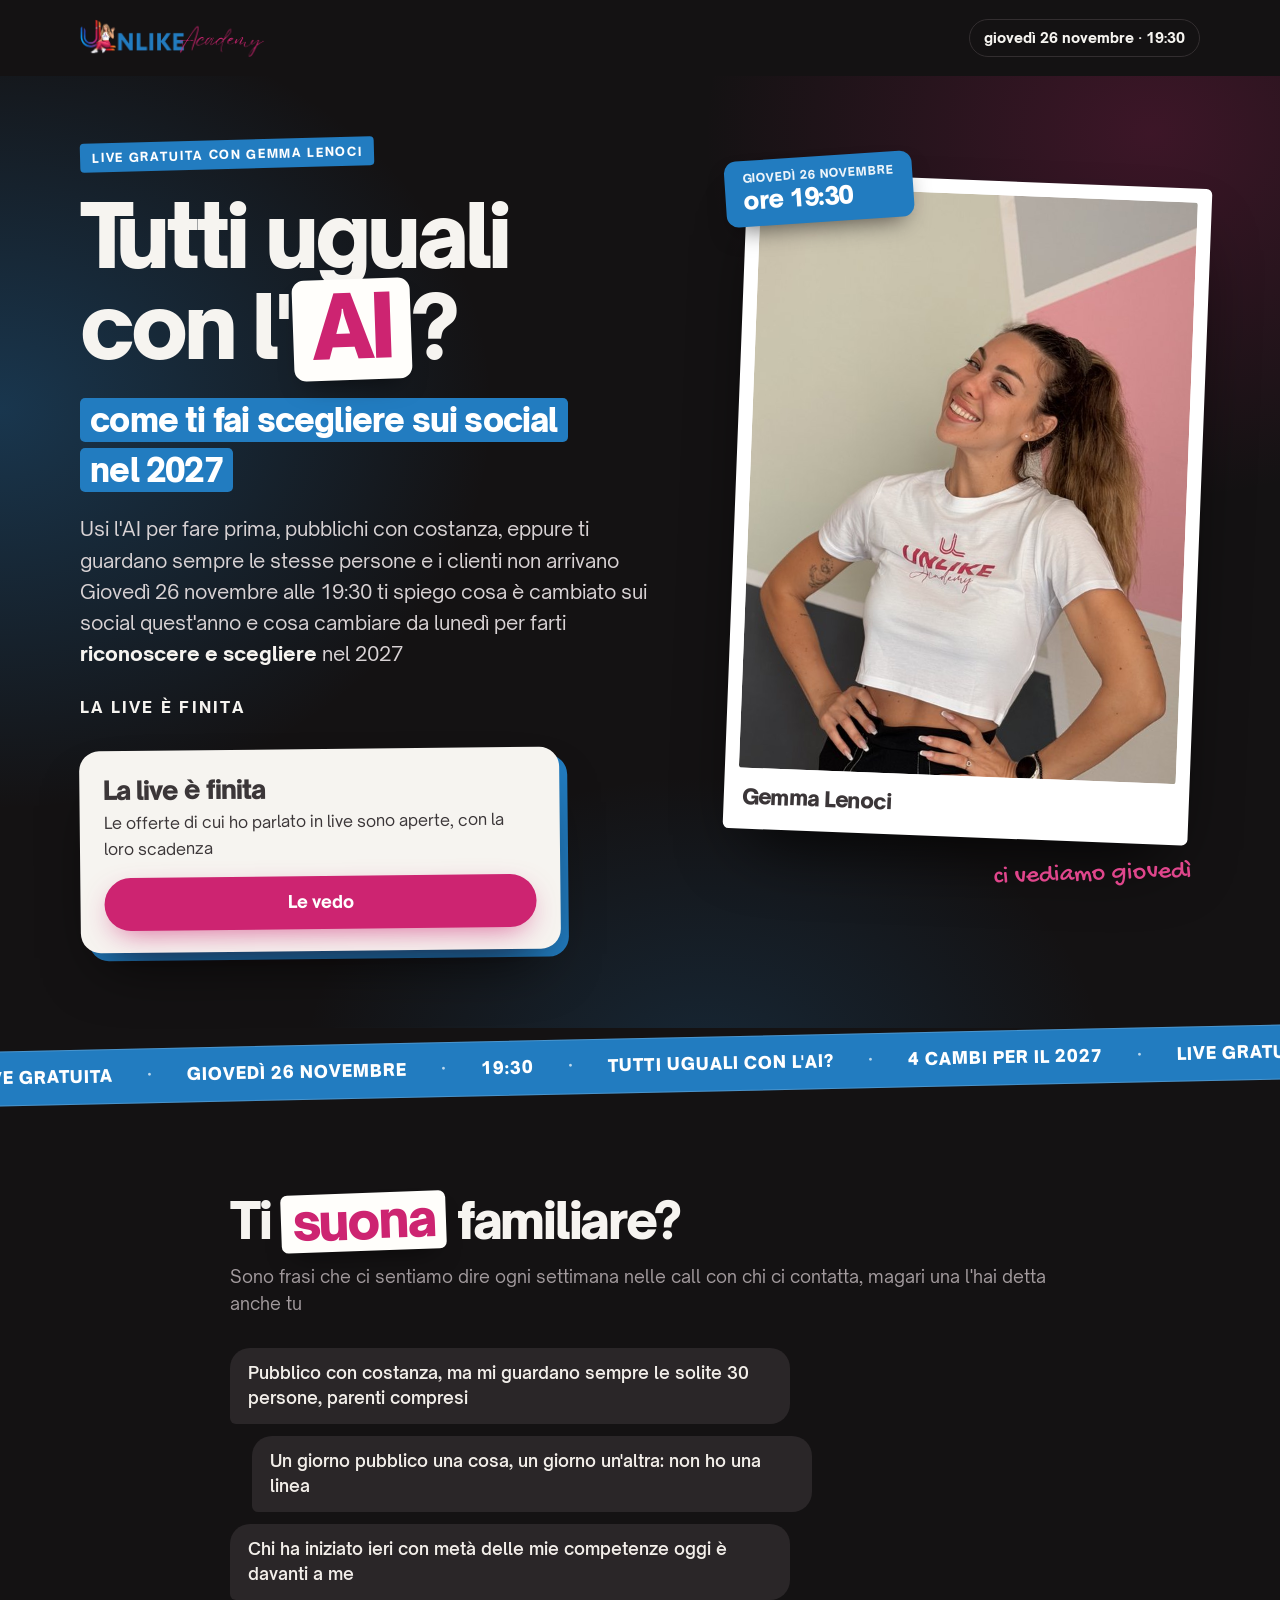
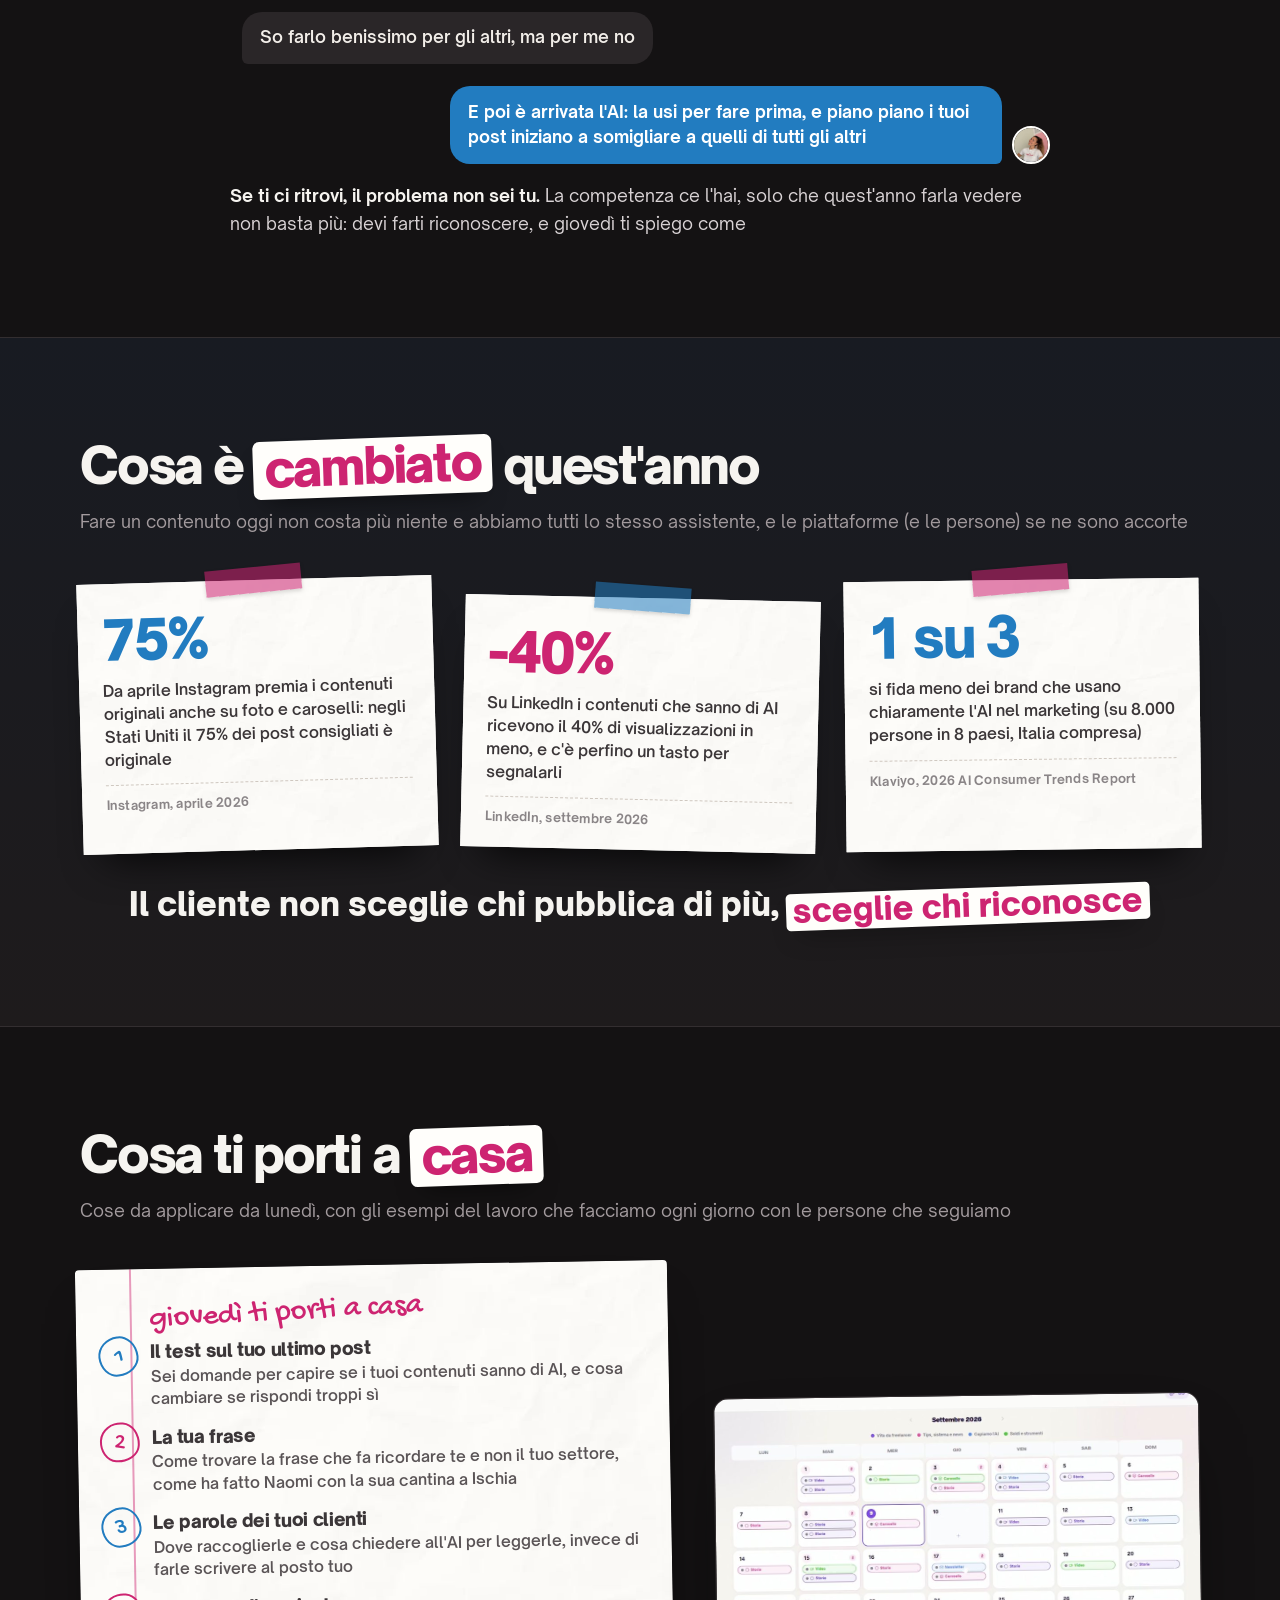
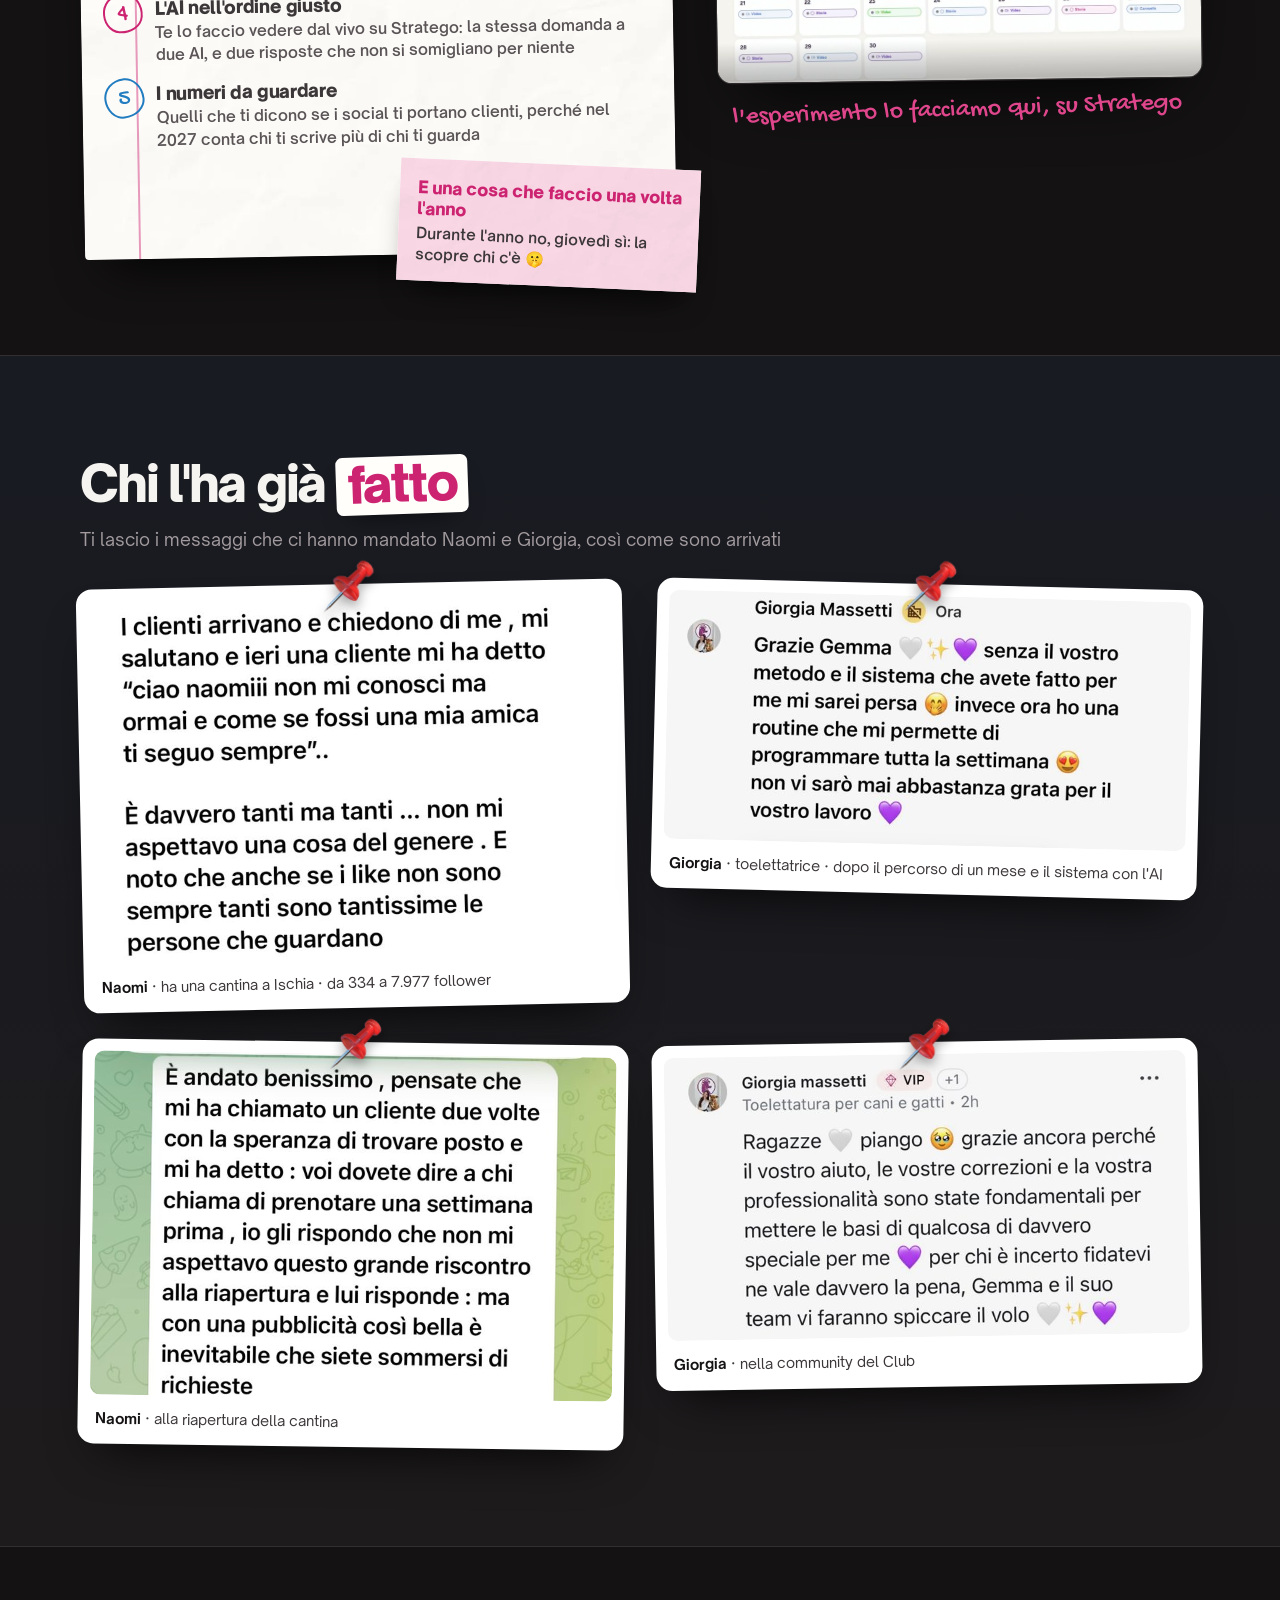
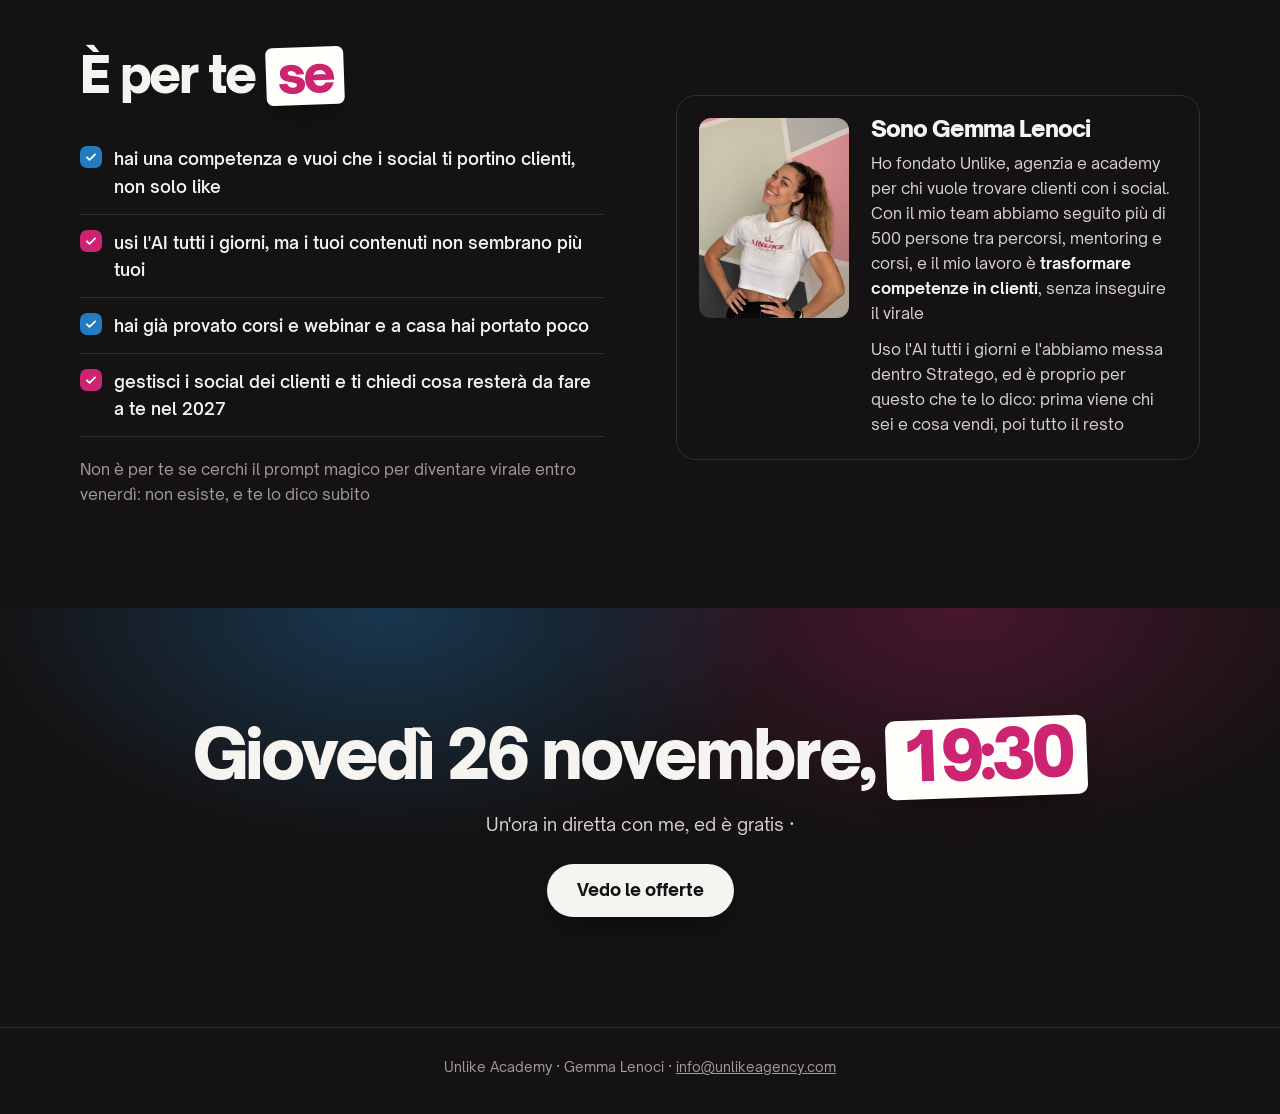
==== index.html @ 9900909d "Landing della live del 26/11 · Tutti uguali con l'AI" ====
<!doctype html>
<html lang="it">
<head>
<meta charset="utf-8">
<meta name="viewport" content="width=device-width, initial-scale=1">
<title>Tutti uguali con l'AI · live gratuita con Gemma Lenoci</title>
<meta name="description" content="Live gratuita giovedì 26 novembre alle 19:30: cosa è cambiato sui social con l'AI e cosa cambiare da lunedì per farti scegliere nel 2027. Con Gemma Lenoci di Unlike">
<meta name="robots" content="noindex">
<meta property="og:title" content="Tutti uguali con l'AI: come ti fai scegliere sui social nel 2027 · live gratuita giovedì 26 novembre alle 19:30">
<meta property="og:image" content="https://gemmalenoci-dotcom.github.io/black-friday/assets/img/og-live.jpg">
<meta property="og:image:width" content="1200">
<meta property="og:image:height" content="630">
<meta name="twitter:card" content="summary_large_image">
<meta property="og:description" content="Un'ora con Gemma Lenoci: cosa è cambiato sui social quest'anno e i 4 cambi da fare da lunedì per farti riconoscere dai clienti">
<link rel="icon" href="assets/logo/favicon.png">
<link rel="apple-touch-icon" href="assets/logo/apple-touch-icon.png">
<link rel="stylesheet" href="assets/live.css">
<!-- Pixel di Meta: da incollare qui quando c'è l'ID -->
<script src="https://academy.unlikeacademy.it/traccia.js?v=1" defer data-risorsa="black"></script>
</head>
<body data-fase="prima">

<header class="wrap hd">
  <img src="assets/logo/logo.webp" alt="Unlike Academy" width="120" height="38">
  <span class="hd-data"><span class="lungo">giovedì </span>26 novembre · 19:30</span>
</header>

<section class="hero">
  <div class="wrap hero-g">
    <div>
      <span class="eyebrow">Live gratuita con Gemma Lenoci</span>
      <h1>Tutti uguali con l'<em>AI</em>?</h1>
      <p class="riga2"><span>come ti fai scegliere sui social nel&nbsp;2027</span></p>
      <p class="sub">Usi l'AI per fare prima, pubblichi con costanza, eppure ti guardano sempre le stesse persone e i clienti non arrivano<br>Giovedì 26 novembre alle 19:30 ti spiego cosa è cambiato sui social quest'anno e cosa cambiare da lunedì per farti <b>riconoscere e scegliere</b> nel 2027</p>

      <div class="cd" data-chiude="2026-11-26T19:30:00+01:00" data-fine="2026-11-26T20:30:00+01:00"
           data-label-durante="Mancano" data-label-dopo="Siamo in diretta adesso" data-label-fine="La live è finita">
        <div class="cd-label">Mancano</div>
        <div class="cd-t">
          <div><b data-k="d">00</b><span>giorni</span></div>
          <div><b data-k="h">00</b><span>ore</span></div>
          <div><b data-k="m">00</b><span>minuti</span></div>
          <div><b data-k="s">00</b><span>secondi</span></div>
        </div>
      </div>

      <div class="card-form" id="iscriviti">
        <div class="solo-prima">
          <h2>Iscriviti alla live</h2>
          <form class="iscrizione" novalidate>
            <label>Nome<input name="nome" autocomplete="given-name" placeholder="Come ti chiami"></label>
            <label>Email<input name="email" type="email" autocomplete="email" placeholder="La mail dove ti mando il link"></label>
            <label class="spunta"><input type="checkbox" name="consenso"> <span>Voglio ricevere le mail di Unlike sulla live e sui contenuti gratuiti, posso cancellarmi quando voglio</span></label>
            <p class="errore" aria-live="polite"></p>
            <button class="btn" type="submit">Iscriviti alla live</button>
          </form>
          <p class="micro">Ti mando il link per mail, e se non riesci a esserci ti arriva anche la registrazione</p>
        </div>
        <div class="grazie">
          <h2>Sei dentro 🙌🏻</h2>
          <p>Ti ho appena mandato il link per mail: se non lo vedi, dai un'occhiata anche in Promozioni</p>
          <a class="btn btn-chiaro" target="_blank" rel="noopener" href="https://calendar.google.com/calendar/render?action=TEMPLATE&amp;text=Tutti%20uguali%20con%20l'AI%20%C2%B7%20live%20con%20Gemma&amp;dates=20261126T183000Z/20261126T193000Z&amp;details=Il%20link%20per%20entrare%20%C3%A8%20nella%20mail%20di%20conferma">Lo metto in calendario</a>
          <p class="micro">Intanto pensa a una domanda sui tuoi social da farmi giovedì: l'ultima parte della live è tutta per quelle</p>
        </div>
        <div class="solo-durante">
          <h2>Siamo in diretta</h2>
          <p>Entra adesso, sei ancora in tempo</p>
          <a class="btn" data-evento href="#">Entro nella live</a>
        </div>
        <div class="solo-dopo">
          <h2>La live è finita</h2>
          <p>Le offerte di cui ho parlato in live sono aperte, con la loro scadenza</p>
          <a class="btn" href="offerte.html">Le vedo</a>
        </div>
      </div>
    </div>

    <figure class="polaroid">
      <img src="assets/img/gemma.jpg" alt="Gemma Lenoci con la maglietta di Unlike Academy" width="600" height="800">
      <figcaption>Gemma Lenoci</figcaption>
      <span class="adesivo"><small>giovedì 26 novembre</small>ore 19:30</span>
      <span class="mano">ci vediamo giovedì</span>
    </figure>
  </div>
</section>

<div class="nastro" aria-hidden="true"><div>
  <span>live gratuita</span><span>giovedì 26 novembre</span><span>19:30</span><span>tutti uguali con l'AI?</span><span>4 cambi per il 2027</span>
  <span>live gratuita</span><span>giovedì 26 novembre</span><span>19:30</span><span>tutti uguali con l'AI?</span><span>4 cambi per il 2027</span>
</div></div>

<section class="sec">
  <div class="wrap stretto">
    <h2>Ti <em>suona</em> familiare?</h2>
    <p class="lead">Sono frasi che ci sentiamo dire ogni settimana nelle call con chi ci contatta, magari una l'hai detta anche tu</p>
    <div class="chat">
      <p class="bolla">Pubblico con costanza, ma mi guardano sempre le solite 30 persone, parenti compresi</p>
      <p class="bolla">Un giorno pubblico una cosa, un giorno un'altra: non ho una linea</p>
      <p class="bolla">Chi ha iniziato ieri con metà delle mie competenze oggi è davanti a me</p>
      <p class="bolla">So farlo benissimo per gli altri, ma per me no</p>
      <div class="bolla-mia"><p>E poi è arrivata l'AI: la usi per fare prima, e piano piano i tuoi post iniziano a somigliare a quelli di tutti gli altri</p><img src="assets/img/gemma.jpg" alt="" width="600" height="800" loading="lazy"></div>
    </div>
    <p class="dopo-lista"><b>Se ti ci ritrovi, il problema non sei tu.</b> La competenza ce l'hai, solo che quest'anno farla vedere non basta più: devi farti riconoscere, e giovedì ti spiego come</p>
  </div>
</section>

<section class="sec alt">
  <div class="wrap">
    <h2>Cosa è <em>cambiato</em> quest'anno</h2>
    <p class="lead">Fare un contenuto oggi non costa più niente e abbiamo tutti lo stesso assistente, e le piattaforme (e le persone) se ne sono accorte</p>
    <div class="ritagli">
      <figure class="ritaglio"><i class="scotch"></i><b>75%</b><p>Da aprile Instagram premia i contenuti originali anche su foto e caroselli: negli Stati Uniti il 75% dei post consigliati è originale</p><figcaption>Instagram, aprile 2026</figcaption></figure>
      <figure class="ritaglio"><i class="scotch"></i><b>-40%</b><p>Su LinkedIn i contenuti che sanno di AI ricevono il 40% di visualizzazioni in meno, e c'è perfino un tasto per segnalarli</p><figcaption>LinkedIn, settembre 2026</figcaption></figure>
      <figure class="ritaglio"><i class="scotch"></i><b>1 su 3</b><p>si fida meno dei brand che usano chiaramente l'AI nel marketing (su 8.000 persone in 8 paesi, Italia compresa)</p><figcaption>Klaviyo, 2026 AI Consumer Trends Report</figcaption></figure>
    </div>
    <p class="tesi">Il cliente non sceglie chi pubblica di più, <em>sceglie chi riconosce</em></p>
  </div>
</section>

<section class="sec">
  <div class="wrap">
    <h2>Cosa ti porti a <em>casa</em></h2>
    <p class="lead">Cose da applicare da lunedì, con gli esempi del lavoro che facciamo ogni giorno con le persone che seguiamo</p>
    <div class="casa">
      <div class="quaderno">
        <p class="mano">giovedì ti porti a casa</p>
        <ol>
          <li><b>Il test sul tuo ultimo post</b><span>Sei domande per capire se i tuoi contenuti sanno di AI, e cosa cambiare se rispondi troppi sì</span></li>
          <li><b>La tua frase</b><span>Come trovare la frase che fa ricordare te e non il tuo settore, come ha fatto Naomi con la sua cantina a Ischia</span></li>
          <li><b>Le parole dei tuoi clienti</b><span>Dove raccoglierle e cosa chiedere all'AI per leggerle, invece di farle scrivere al posto tuo</span></li>
          <li><b>L'AI nell'ordine giusto</b><span>Te lo faccio vedere dal vivo su Stratego: la stessa domanda a due AI, e due risposte che non si somigliano per niente</span></li>
          <li><b>I numeri da guardare</b><span>Quelli che ti dicono se i social ti portano clienti, perché nel 2027 conta chi ti scrive più di chi ti guarda</span></li>
        </ol>
        <div class="postit"><b>E una cosa che faccio una volta l'anno</b><span>Durante l'anno no, giovedì sì: la scopre chi c'è 🤫</span></div>
      </div>
      <figure class="schermo">
        <img src="assets/img/stratego-calendario.jpg" alt="Un piano editoriale su Stratego" width="1100" height="645" loading="lazy">
        <figcaption class="mano">l'esperimento lo facciamo qui, su Stratego</figcaption>
      </figure>
    </div>
  </div>
</section>

<section class="sec alt">
  <div class="wrap">
    <h2>Chi l'ha già <em>fatto</em></h2>
    <p class="lead">Ti lascio i messaggi che ci hanno mandato Naomi e Giorgia, così come sono arrivati</p>
    <div class="bacheca">
      <figure class="msg"><img class="puntina" src="assets/img/emoji-pushpin.png" alt="" width="56" height="56"><img src="assets/img/msg-naomi-amica.jpg" alt="Messaggio di Naomi: i clienti arrivano e chiedono di me, una cliente mi ha detto non mi conosci ma ormai è come se fossi una mia amica" width="720" height="501" loading="lazy"><figcaption><b>Naomi</b> · ha una cantina a Ischia · da 334 a 7.977 follower</figcaption></figure>
      <figure class="msg"><img class="puntina" src="assets/img/emoji-pushpin.png" alt="" width="56" height="56"><img src="assets/img/msg-giorgia-sistema.jpg" alt="Messaggio di Giorgia: senza il vostro metodo e il sistema che avete fatto per me mi sarei persa, invece ora ho una routine che mi permette di programmare tutta la settimana" width="720" height="344" loading="lazy"><figcaption><b>Giorgia</b> · toelettatrice · dopo il percorso di un mese e il sistema con l'AI</figcaption></figure>
      <figure class="msg"><img class="puntina" src="assets/img/emoji-pushpin.png" alt="" width="56" height="56"><img src="assets/img/msg-naomi-cliente.jpg" alt="Messaggio di Naomi: un cliente mi ha detto che con una pubblicità così bella è inevitabile che siete sommersi di richieste" width="720" height="474" loading="lazy"><figcaption><b>Naomi</b> · alla riapertura della cantina</figcaption></figure>
      <figure class="msg"><img class="puntina" src="assets/img/emoji-pushpin.png" alt="" width="56" height="56"><img src="assets/img/msg-giorgia-fidatevi.jpg" alt="Commento di Giorgia nel Club: per chi è incerto fidatevi, ne vale davvero la pena" width="720" height="391" loading="lazy"><figcaption><b>Giorgia</b> · nella community del Club</figcaption></figure>
    </div>
  </div>
</section>

<section class="sec">
  <div class="wrap per-chi">
    <div>
      <h2>È per te <em>se</em></h2>
      <ul class="lista spunte">
        <li>hai una competenza e vuoi che i social ti portino clienti, non solo like</li>
        <li>usi l'AI tutti i giorni, ma i tuoi contenuti non sembrano più tuoi</li>
        <li>hai già provato corsi e webinar e a casa hai portato poco</li>
        <li>gestisci i social dei clienti e ti chiedi cosa resterà da fare a te nel 2027</li>
      </ul>
      <p class="no">Non è per te se cerchi il prompt magico per diventare virale entro venerdì: non esiste, e te lo dico subito</p>
    </div>
    <div class="chi">
      <img src="assets/img/gemma.jpg" alt="" width="600" height="800" loading="lazy">
      <div>
        <h3>Sono Gemma Lenoci</h3>
        <p>Ho fondato Unlike, agenzia e academy per chi vuole trovare clienti con i social. Con il mio team abbiamo seguito più di 500 persone tra percorsi, mentoring e corsi, e il mio lavoro è <b>trasformare competenze in clienti</b>, senza inseguire il virale</p>
        <p>Uso l'AI tutti i giorni e l'abbiamo messa dentro Stratego, ed è proprio per questo che te lo dico: prima viene chi sei e cosa vendi, poi tutto il resto</p>
      </div>
    </div>
  </div>
</section>

<section class="finale">
  <div class="wrap">
    <h2>Giovedì 26 novembre, <em>19:30</em></h2>
    <p>Un'ora in diretta con me, ed è gratis · <span class="cd-mini" data-chiude="2026-11-26T19:30:00+01:00"></span></p>
    <a class="btn btn-chiaro solo-prima" href="#iscriviti">Iscriviti alla live</a>
    <a class="btn btn-chiaro solo-durante" data-evento href="#">Entro nella live</a>
    <a class="btn btn-chiaro solo-dopo" href="offerte.html">Vedo le offerte</a>
  </div>
</section>

<footer class="ft">Unlike Academy · Gemma Lenoci · <a href="mailto:info@unlikeagency.com">info@unlikeagency.com</a></footer>

<script src="assets/countdown.js" defer></script>
<script src="assets/live.js" defer></script>
</body>
</html>
---- assets/live.css ----
/* black.unlikeacademy.it/live.html · iscrizione alla live del 26/11 · colori del Black Friday: nero caldo, bianco, una parola fucsia */
@font-face{font-family:'Open Sauce Sans';src:url(fonts/open-sauce-sans-400.woff2) format('woff2');font-weight:400;font-display:swap}
@font-face{font-family:'Open Sauce Sans';src:url(fonts/open-sauce-sans-600.woff2) format('woff2');font-weight:600;font-display:swap}
@font-face{font-family:'Open Sauce Sans';src:url(fonts/open-sauce-sans-700.woff2) format('woff2');font-weight:700;font-display:swap}
@font-face{font-family:'Open Sauce Sans';src:url(fonts/open-sauce-sans-800.woff2) format('woff2');font-weight:800;font-display:swap}
@font-face{font-family:'Open Sauce Sans';src:url(fonts/open-sauce-sans-900.woff2) format('woff2');font-weight:900;font-display:swap}
@font-face{font-family:'Playfair Display';src:url(fonts/playfair-display-italic-base.woff2) format('woff2');font-weight:400 900;font-style:italic;font-display:swap}
@font-face{font-family:'Gochi Hand';src:url(fonts/gochi-hand-400.woff2) format('woff2');font-weight:400;font-display:swap}

:root{
  --nero:#141213;--nero2:#1E1B1C;--linea:#332E30;
  --bianco:#F6F4F0;--testo:#D9D3D5;--grigio:#A39B9E;
  --fucsia:#CD2471;--fucsia2:#E0468C;--blu:#227CC0;--ink:#3B3638;
  --serif:'Playfair Display',Georgia,serif;--mano:'Gochi Hand',cursive
}
*{margin:0;padding:0;box-sizing:border-box}
html{-webkit-text-size-adjust:100%;scroll-behavior:smooth}
body{font-family:'Open Sauce Sans',system-ui,sans-serif;color:var(--testo);background:var(--nero);line-height:1.6;-webkit-font-smoothing:antialiased;overflow-x:hidden}
img{max-width:100%;height:auto;display:block}
a{color:inherit}
.wrap{width:min(1120px,100% - 32px);margin-inline:auto}
h1,h2,h3{color:var(--bianco);letter-spacing:-.045em;line-height:1.02}
h1 em,h2 em{font-family:var(--serif);font-style:italic;font-weight:800;letter-spacing:-.02em;color:var(--fucsia2)}

.btn{display:inline-flex;align-items:center;justify-content:center;font-family:inherit;font-weight:800;font-size:17px;line-height:1.1;text-decoration:none;border:0;border-radius:100px;padding:17px 30px;background:var(--fucsia);color:#fff;cursor:pointer;box-shadow:0 10px 30px -10px rgba(205,36,113,.75);transition:transform .15s,box-shadow .15s}
.btn:hover{transform:translateY(-2px);box-shadow:0 16px 34px -10px rgba(205,36,113,.9)}
.btn-chiaro{background:var(--bianco);color:var(--nero);box-shadow:0 10px 30px -12px rgba(0,0,0,.6)}
.btn-chiaro:hover{box-shadow:0 16px 34px -12px rgba(0,0,0,.7)}
.btn:focus-visible,a:focus-visible,input:focus-visible{outline:3px solid var(--blu);outline-offset:3px}

.hd{display:flex;align-items:center;justify-content:space-between;gap:16px;height:76px}
.hd img{height:38px;width:auto}
.hd-data{font-size:14px;font-weight:800;color:var(--bianco);border:1.5px solid var(--linea);border-radius:100px;padding:7px 14px}

.hero{position:relative;background:
  radial-gradient(55% 60% at 88% 8%,rgba(205,36,113,.30),transparent 70%),
  radial-gradient(40% 45% at 0% 40%,rgba(34,124,192,.16),transparent 70%)}
.hero-g{display:grid;grid-template-columns:1.12fr .88fr;gap:clamp(28px,5vw,64px);align-items:start;padding-block:clamp(28px,5vw,64px) clamp(48px,6vw,80px)}
.eyebrow{display:inline-block;font-weight:800;font-size:12px;line-height:1;letter-spacing:.14em;text-transform:uppercase;color:#fff;background:var(--fucsia);padding:9px 12px 8px;border-radius:4px;rotate:-1.5deg}
.hero h1{font-weight:900;font-size:clamp(2.7rem,7vw,5.4rem);margin-top:22px}
.hero h1 em{font-size:1.08em}
.sub{font-size:clamp(1.05rem,1.6vw,1.22rem);margin-top:18px;max-width:30em}
.sub b{color:var(--bianco);font-weight:800}

.cd{margin-top:26px}
.cd-label{font-weight:800;font-size:.8rem;letter-spacing:.14em;text-transform:uppercase;color:var(--fucsia2)}
.cd-t{display:flex;gap:10px;margin-top:10px}
.cd-t div{min-width:78px;text-align:center;background:var(--nero2);border:1px solid var(--linea);border-radius:14px;padding:12px 6px 10px}
.cd-t div:last-child{background:var(--fucsia);border-color:var(--fucsia)}
.cd-t b{display:block;font-weight:900;font-size:2.3rem;line-height:1;color:var(--bianco);font-variant-numeric:tabular-nums}
.cd-t span{display:block;margin-top:6px;font-size:.66rem;font-weight:700;letter-spacing:.1em;text-transform:uppercase;color:var(--grigio)}
.cd-t div:last-child span{color:#fff}
.cd.chiuso .cd-t{display:none}
.cd.chiuso .cd-label{font-size:1rem;color:var(--bianco)}
.cd-mini{font-weight:800;color:var(--bianco);font-variant-numeric:tabular-nums}

.card-form{margin-top:28px;max-width:30em;background:var(--bianco);color:var(--ink);border-radius:20px;padding:26px 24px 22px;rotate:-.6deg;box-shadow:0 30px 60px -25px rgba(0,0,0,.8),8px 8px 0 var(--fucsia)}
.card-form h2{color:var(--ink);font-weight:900;font-size:1.6rem;letter-spacing:-.04em}
.card-form p{margin-top:8px}
.card-form .btn{margin-top:16px;width:100%}
.iscrizione label{display:block;margin-top:14px;font-weight:800;font-size:.85rem;color:var(--ink)}
.iscrizione input:not([type=checkbox]){display:block;width:100%;margin-top:6px;font:inherit;font-weight:600;font-size:16px;color:var(--ink);background:#fff;border:1.5px solid #D8D2CB;border-radius:12px;padding:13px 14px}
.iscrizione input:not([type=checkbox]):focus{border-color:var(--fucsia);outline:none}
.iscrizione .spunta{display:flex;gap:10px;align-items:flex-start;font-weight:600;font-size:.82rem;line-height:1.45;color:#5A5456}
.spunta input{margin-top:3px;width:18px;height:18px;accent-color:var(--fucsia);flex:none}
.errore{min-height:1.2em;font-weight:800;font-size:.88rem;color:var(--fucsia)}
.micro{font-size:.86rem;color:#665E61}
.grazie,.solo-durante,.solo-dopo{display:none}
.card-form.fatto .solo-prima{display:none}
.card-form.fatto .grazie{display:block}
body[data-fase=durante] .card-form .solo-prima,body[data-fase=durante] .card-form .grazie,
body[data-fase=dopo] .card-form .solo-prima,body[data-fase=dopo] .card-form .grazie{display:none}
body[data-fase=durante] .solo-durante,body[data-fase=dopo] .solo-dopo{display:block}
body[data-fase=durante] .finale .solo-durante,body[data-fase=dopo] .finale .solo-dopo{display:inline-flex}
body:not([data-fase=prima]) .finale .solo-prima{display:none}
.finale .solo-durante,.finale .solo-dopo{display:none}

.polaroid{position:relative;background:#fff;padding:14px 14px 0;border-radius:6px;rotate:2.2deg;margin-top:clamp(0px,4vw,40px);box-shadow:0 34px 70px -28px rgba(0,0,0,.9)}
.polaroid img{border-radius:3px;aspect-ratio:3/4;object-fit:cover;width:100%}
.polaroid figcaption{font-weight:900;color:var(--ink);font-size:1.3rem;letter-spacing:-.03em;padding:12px 4px 16px}
.adesivo{position:absolute;top:-18px;left:-22px;background:var(--fucsia);color:#fff;font-weight:900;font-size:1.25rem;padding:10px 16px;border-radius:12px;rotate:-6deg;box-shadow:0 12px 24px -10px rgba(0,0,0,.6)}
.adesivo em{font-family:var(--serif);font-style:italic}
.mano{font-family:var(--mano);color:var(--fucsia2);font-size:1.6rem;line-height:1.1}
.polaroid .mano{position:absolute;right:-6px;bottom:-46px;rotate:-4deg}

.nastro{background:var(--fucsia);color:#fff;overflow:hidden;border-block:1px solid rgba(255,255,255,.18);rotate:-1.2deg;margin-block:10px 0;width:104%;margin-left:-2%}
.nastro div{display:flex;gap:34px;width:max-content;padding:13px 0;animation:scorri 28s linear infinite}
.nastro span{font-weight:900;font-size:1.05rem;letter-spacing:.06em;text-transform:uppercase;white-space:nowrap}
.nastro span::after{content:'·';margin-left:34px;opacity:.7}
@keyframes scorri{to{transform:translateX(-50%)}}
@media (prefers-reduced-motion:reduce){.nastro div{animation:none}}

.sec{padding-block:clamp(56px,8vw,100px)}
.sec.alt{background:var(--nero2);border-block:1px solid var(--linea)}
.sec h2{font-weight:900;font-size:clamp(2rem,4.4vw,3.1rem)}
.lead{margin-top:12px;font-size:1.08rem;color:var(--grigio)}
.steps{display:grid;grid-template-columns:repeat(4,1fr);gap:16px;margin-top:34px;counter-reset:s}
.step{background:var(--nero2);border:1px solid var(--linea);border-radius:18px;padding:22px 20px}
.step::before{counter-increment:s;content:counter(s);font-family:var(--serif);font-style:italic;font-weight:800;font-size:48px;line-height:1;color:var(--fucsia2);display:block;margin-bottom:12px}
.step:last-child{background:var(--fucsia);border-color:var(--fucsia)}
.step:last-child::before{color:#fff}
.step:last-child p{color:#fff}
.step h3{font-size:1.1rem;font-weight:800;letter-spacing:-.02em}
.step p{font-size:.95rem;margin-top:8px}
.schermo{margin:44px auto 0;max-width:820px;text-align:center}
.schermo img{border-radius:14px;box-shadow:0 0 0 1px var(--linea),0 34px 70px -30px rgba(0,0,0,.9);rotate:-.8deg}
.schermo figcaption{margin-top:16px;rotate:-2deg}

.per-chi{display:grid;grid-template-columns:1fr 1fr;gap:clamp(32px,6vw,72px);align-items:center}
.lista{list-style:none;margin-top:26px}
.lista li{position:relative;padding:14px 0 14px 34px;border-bottom:1px solid var(--linea);font-size:1.06rem;color:var(--bianco);font-weight:600}
.lista li::before{content:'';position:absolute;left:4px;top:23px;width:12px;height:12px;border-radius:50%;background:var(--fucsia)}
.no{margin-top:20px;color:var(--grigio);font-size:.98rem}
.chi{display:grid;grid-template-columns:150px 1fr;gap:22px;align-items:start;background:var(--nero);border:1px solid var(--linea);border-radius:20px;padding:22px}
.chi img{border-radius:12px;aspect-ratio:3/4;object-fit:cover}
.chi h3{font-size:1.4rem;font-weight:900}
.chi p{margin-top:10px;font-size:.98rem}
.chi b{color:var(--bianco)}

.finale{background:
  radial-gradient(60% 80% at 50% 0%,rgba(205,36,113,.35),transparent 70%),var(--nero);text-align:center;padding-block:clamp(64px,9vw,110px)}
.finale h2{font-weight:900;font-size:clamp(2.2rem,6vw,4.2rem)}
.finale p{margin-top:14px;font-size:1.1rem}
.finale .btn{margin-top:26px}

.ft{text-align:center;font-size:.85rem;color:var(--grigio);padding:28px 16px 36px;border-top:1px solid var(--linea)}

@media (max-width:900px){
  .hero-g{grid-template-columns:1fr}
  .polaroid{max-width:330px;margin:24px auto 40px}
  .steps{grid-template-columns:1fr 1fr}
  .per-chi{grid-template-columns:1fr}
}
@media (max-width:520px){
  .hd-data{font-size:12px;padding:6px 10px}
  .cd-t{gap:6px}.cd-t div{min-width:0;flex:1}.cd-t b{font-size:1.8rem}
  .card-form{padding:22px 18px 18px;rotate:0deg;box-shadow:0 30px 60px -25px rgba(0,0,0,.8),5px 5px 0 var(--fucsia)}
  .steps{grid-template-columns:1fr}
  .chi{grid-template-columns:96px 1fr;padding:16px;gap:14px}
  .adesivo{left:-8px;font-size:1.05rem}
}

body:not([data-fase=prima]) .cd-mini{display:none}
@media (max-width:520px){.hd-data .lungo{display:none}}

/* 6/11 · più blu, su richiesta di Gemma (il fucsia resta sui bottoni) */
.eyebrow{background:var(--blu)}
.hero{background:
  radial-gradient(50% 55% at 90% 6%,rgba(205,36,113,.22),transparent 70%),
  radial-gradient(55% 60% at 0% 35%,rgba(34,124,192,.34),transparent 70%),
  radial-gradient(45% 45% at 55% 105%,rgba(34,124,192,.20),transparent 70%)}
.riga2{margin-top:16px;font-weight:900;font-size:clamp(1.25rem,2.6vw,2rem);line-height:1.55;letter-spacing:-.025em;color:#fff}
.riga2 span{background:var(--blu);padding:.06em .32em;border-radius:.16em;box-decoration-break:clone;-webkit-box-decoration-break:clone}
.cd-label{color:#5FA8E0}
.cd-t div:last-child{background:var(--blu);border-color:var(--blu)}
.card-form{box-shadow:0 30px 60px -25px rgba(0,0,0,.8),8px 8px 0 var(--blu)}
.adesivo{background:var(--blu)}
.nastro{background:var(--blu)}
.step:nth-child(odd)::before{color:#5FA8E0}
.step:nth-child(even)::before{color:var(--fucsia2)}
.step:nth-child(3){border-color:rgba(34,124,192,.55)}
.lista li:nth-child(even)::before{background:var(--blu)}
.sec.alt{background:linear-gradient(180deg,#181B22 0%,#1E1B1C 100%)}
.finale{background:
  radial-gradient(45% 80% at 30% 0%,rgba(34,124,192,.35),transparent 70%),
  radial-gradient(45% 80% at 75% 0%,rgba(205,36,113,.28),transparent 70%),var(--nero)}
@media (max-width:520px){.card-form{box-shadow:0 30px 60px -25px rgba(0,0,0,.8),5px 5px 0 var(--blu)}}
/* 6/11: quarto passo blu, il fucsia su fucsia non si leggeva */
.step:last-child{background:var(--blu);border-color:var(--blu)}
.step:last-child::before,.step:nth-child(even):last-child::before{color:#fff}
.step:last-child h3,.step:last-child p{color:#fff}
/* 6/11 sera: sezioni nuove (pain point, dati, testimonianze) */
.stretto{max-width:820px}
.dopo-lista{margin-top:18px;font-size:1.08rem;color:var(--testo)}
.dopo-lista b{color:var(--bianco)}
.fatti{display:grid;grid-template-columns:repeat(3,1fr);gap:16px;margin-top:34px}
.fatto{background:var(--nero);border:1px solid var(--linea);border-radius:18px;padding:24px 22px;display:flex;flex-direction:column;gap:10px}
.fatto b{font-weight:900;font-size:clamp(2.4rem,5vw,3.4rem);line-height:1;letter-spacing:-.03em;color:#5FA8E0}
.fatto:nth-child(2) b{color:var(--fucsia2)}
.fatto p{font-size:.98rem;color:var(--bianco)}
.fatto span{margin-top:auto;font-size:.8rem;color:var(--grigio)}
.tesi{margin-top:34px;text-align:center;font-weight:900;font-size:clamp(1.4rem,3vw,2rem);line-height:1.3;color:var(--bianco)}
.tesi em{font-family:var(--serif);font-style:italic;color:var(--fucsia2)}
.steps.tre{grid-template-columns:repeat(3,1fr)}
.voci{display:grid;grid-template-columns:1fr 1fr;gap:18px;margin-top:30px}
.voci blockquote{background:var(--nero);border:1px solid var(--linea);border-left:4px solid var(--blu);border-radius:16px;padding:24px 22px}
.voci blockquote:nth-child(2){border-left-color:var(--fucsia)}
.voci p{font-size:1.06rem;color:var(--bianco);font-weight:600}
.voci footer{margin-top:14px;font-size:.88rem;color:var(--grigio)}
.voci footer b{color:var(--bianco)}
@media (max-width:900px){.fatti,.steps.tre{grid-template-columns:1fr 1fr}.voci{grid-template-columns:1fr}}
@media (max-width:560px){.fatti,.steps.tre{grid-template-columns:1fr}}
/* 6/11 notte: niente corsivo (Academy), icone, messaggi veri appesi, adesivo leggibile */
h1 em,h2 em,.tesi em{font-family:inherit;font-style:normal;font-weight:900;letter-spacing:inherit;background:linear-gradient(90deg,#5FA8E0 0%,#9B6FD0 50%,#E0468C 100%);-webkit-background-clip:text;background-clip:text;color:transparent;padding-right:.04em}
.adesivo{font-family:inherit;font-weight:900;font-size:1.5rem;line-height:1.05;padding:12px 18px 13px;text-align:left;letter-spacing:-.02em}
.adesivo small{display:block;font-size:.72rem;font-weight:800;letter-spacing:.08em;text-transform:uppercase;opacity:.92;margin-bottom:4px}
.ico{display:inline-grid;place-items:center;flex:none;width:48px;height:48px;border-radius:14px;background:rgba(34,124,192,.18);color:#6FB3E8}
.ico.f{background:rgba(224,70,140,.16);color:#EE6AA6}
.ico.w{background:rgba(255,255,255,.2);color:#fff}
.ico svg{width:24px;height:24px;fill:none;stroke:currentColor;stroke-width:2;stroke-linecap:round;stroke-linejoin:round}
.dolori{list-style:none;margin-top:26px;display:grid;gap:12px}
.dolori li{display:flex;gap:16px;align-items:center;background:var(--nero2);border:1px solid var(--linea);border-radius:16px;padding:14px 18px;font-size:1.06rem;font-weight:600;color:var(--bianco)}
.dolori li:last-child{background:linear-gradient(90deg,rgba(34,124,192,.22),rgba(224,70,140,.14));border-color:rgba(95,168,224,.4);font-weight:700}
.step::before{content:none!important}
.step .ico{margin-bottom:14px}
.fatto .ico{margin-bottom:4px}
.lead+.bacheca{margin-top:30px}
.bacheca{display:grid;grid-template-columns:1fr 1fr;gap:34px 28px;margin-top:30px;align-items:start}
.msg{position:relative;background:#fff;border-radius:16px;padding:12px 12px 0;box-shadow:0 26px 50px -24px rgba(0,0,0,.85);rotate:-1.2deg}
.msg:nth-child(2){rotate:1.4deg}.msg:nth-child(3){rotate:.8deg}.msg:nth-child(4){rotate:-.9deg}
.msg img:not(.puntina){border-radius:10px;width:100%}
.msg .puntina{position:absolute;top:-24px;left:50%;translate:-50% 0;width:52px;height:52px;filter:drop-shadow(0 6px 6px rgba(0,0,0,.35))}
.msg figcaption{color:var(--ink);font-size:.9rem;padding:12px 6px 14px}
.msg figcaption b{color:var(--nero)}
.spunte li::before{content:'';top:15px;left:0;width:22px;height:22px;border-radius:7px;background:var(--blu) url("data:image/svg+xml,%3Csvg xmlns='http://www.w3.org/2000/svg' viewBox='0 0 24 24' fill='none' stroke='white' stroke-width='3' stroke-linecap='round' stroke-linejoin='round'%3E%3Cpath d='M5 12.5l4.5 4.5L19 7.5'/%3E%3C/svg%3E") center/14px no-repeat}
.spunte li:nth-child(even)::before{background:var(--fucsia) url("data:image/svg+xml,%3Csvg xmlns='http://www.w3.org/2000/svg' viewBox='0 0 24 24' fill='none' stroke='white' stroke-width='3' stroke-linecap='round' stroke-linejoin='round'%3E%3Cpath d='M5 12.5l4.5 4.5L19 7.5'/%3E%3C/svg%3E") center/14px no-repeat}
@media (max-width:760px){.bacheca{grid-template-columns:1fr;gap:40px}.dolori li{font-size:1rem;padding:12px 14px;gap:12px}.ico{width:42px;height:42px}}
/* 6/11 notte: icone del kit di Emilia (Stratego), quadrato colorato come nel menu */
.ico-img{width:54px;height:54px;flex:none;display:block;filter:drop-shadow(0 8px 14px rgba(0,0,0,.35))}
.step .ico-img{margin-bottom:14px}
.fatto .ico-img{margin-bottom:4px}
@media (max-width:760px){.ico-img{width:46px;height:46px}}

/* ==== 6/11 notte · meno «fatta con l'AI»: niente icone né riquadri tutti uguali, oggetti di carta come nelle copertine di Emilia ==== */
:root{--foglio:#FFFEFB;--carta-img:url(img/carta.jpg)}
/* parola accento = etichetta bianca storta, come [testo] nelle copertine (niente sfumatura, niente corsivo) */
h1 em,h2 em,.tesi em{display:inline-block;font-family:inherit;font-style:normal;font-weight:900;background:var(--foglio);-webkit-background-clip:border-box;background-clip:border-box;color:var(--fucsia);-webkit-text-fill-color:var(--fucsia);padding:.02em .22em .1em;border-radius:.14em;rotate:-2deg;line-height:1.05;box-shadow:0 14px 26px -14px rgba(0,0,0,.6)}
.hero h1 em{font-size:1em}
/* le frasi delle call: messaggi */
.chat{display:flex;flex-direction:column;gap:12px;margin-top:30px}
.bolla{position:relative;align-self:flex-start;max-width:min(560px,86%);background:#2A2628;color:#F3EFEA;font-weight:600;font-size:1.06rem;line-height:1.45;padding:13px 18px 14px;border-radius:20px 20px 20px 6px}
.bolla:nth-child(2){margin-left:22px}.bolla:nth-child(4){margin-left:12px}
.bolla-mia{align-self:flex-end;display:flex;align-items:flex-end;gap:10px;max-width:min(600px,92%);margin-top:10px}
.bolla-mia p{background:var(--blu);color:#fff;font-weight:700;font-size:1.06rem;line-height:1.45;padding:14px 18px 15px;border-radius:20px 20px 6px 20px}
.bolla-mia img{width:38px;height:38px;border-radius:50%;object-fit:cover;object-position:50% 20%;flex:none;border:2px solid var(--foglio)}
/* i dati: ritagli di carta con lo scotch */
.ritagli{display:grid;grid-template-columns:repeat(3,1fr);gap:34px 28px;margin-top:44px}
.ritaglio{position:relative;margin:0;background:var(--foglio) var(--carta-img) center/cover;background-blend-mode:multiply;color:var(--ink);padding:30px 24px 20px;box-shadow:0 26px 40px -22px rgba(0,0,0,.85);rotate:-1.6deg}
.ritaglio:nth-child(2){rotate:1.3deg;margin-top:18px}.ritaglio:nth-child(3){rotate:-.7deg}
.ritaglio b{display:block;font-weight:900;font-size:clamp(2.6rem,5vw,3.4rem);line-height:1;letter-spacing:-.04em;color:var(--blu)}
.ritaglio:nth-child(2) b{color:var(--fucsia)}
.ritaglio p{margin-top:12px;font-weight:600;font-size:.98rem;line-height:1.45;color:var(--ink)}
.ritaglio figcaption{margin-top:14px;padding-top:10px;border-top:1px dashed #CFC8C0;font-weight:700;font-size:.78rem;letter-spacing:.02em;color:#8A8587}
.scotch{position:absolute;top:-13px;left:50%;width:96px;height:26px;margin-left:-48px;background:rgba(205,36,113,.55);rotate:-4deg;box-shadow:0 2px 4px rgba(0,0,0,.15)}
.ritaglio:nth-child(2) .scotch{background:rgba(34,124,192,.55);rotate:3deg}
/* cosa ti porti a casa: un foglio a righe scritto a mano + un post-it */
.casa{display:grid;grid-template-columns:1.1fr .9fr;gap:44px;align-items:center;margin-top:40px}
.quaderno{position:relative;background-color:var(--foglio);background-image:linear-gradient(90deg,transparent 54px,rgba(205,36,113,.45) 54px,rgba(205,36,113,.45) 56px,transparent 56px),var(--carta-img);background-size:auto,cover;background-blend-mode:normal,multiply;color:var(--ink);padding:26px 26px 92px 74px;border-radius:4px;rotate:-1deg;box-shadow:0 30px 50px -24px rgba(0,0,0,.85)}
.quaderno .mano{font-size:1.9rem;color:var(--fucsia);margin:0 0 12px;rotate:-2deg}
.quaderno ol{list-style:none;counter-reset:q;margin:0;padding:0}
.quaderno li{position:relative;counter-increment:q;padding:0 0 16px}
.quaderno li::before{content:counter(q);position:absolute;left:-52px;top:-4px;width:36px;height:36px;display:grid;place-items:center;font-family:var(--mano);font-size:1.45rem;color:var(--blu);border:2px solid var(--blu);border-radius:52% 46% 55% 44%/48% 55% 45% 52%;rotate:-6deg}
.quaderno li:nth-child(even)::before{color:var(--fucsia);border-color:var(--fucsia);rotate:5deg}
.quaderno li b{display:block;font-weight:900;font-size:1.12rem;letter-spacing:-.02em;line-height:1.25}
.quaderno li span{display:block;font-weight:600;font-size:.97rem;line-height:1.45;color:#5A5456;margin-top:2px}
.postit{position:absolute;right:-22px;bottom:-34px;width:min(300px,62%);background:#FBD9E7 var(--carta-img) center/cover;background-blend-mode:multiply;color:var(--ink);padding:18px 18px 16px;rotate:3.5deg;box-shadow:0 22px 30px -16px rgba(0,0,0,.7)}
.postit b{display:block;font-weight:900;font-size:1.05rem;line-height:1.25;color:var(--fucsia)}
.postit span{display:block;font-weight:600;font-size:.94rem;line-height:1.4;margin-top:4px}
.casa .schermo{margin:0}
@media (max-width:900px){
  .ritagli{grid-template-columns:1fr;max-width:520px;margin-inline:auto}
  .ritaglio:nth-child(2){margin-top:0}
  .casa{grid-template-columns:1fr;gap:70px}
}
@media (max-width:520px){
  .quaderno{padding:22px 16px 20px 58px;background-image:linear-gradient(90deg,transparent 42px,rgba(205,36,113,.45) 42px,rgba(205,36,113,.45) 44px,transparent 44px),var(--carta-img)}
  .quaderno li::before{left:-46px;width:32px;height:32px;font-size:1.3rem}
  .postit{position:relative;right:auto;bottom:auto;width:auto;margin:10px -4px 0 -40px;rotate:1.5deg}
  .bolla,.bolla-mia p{font-size:1rem}
}

.hero h1 em{margin-left:.06em}
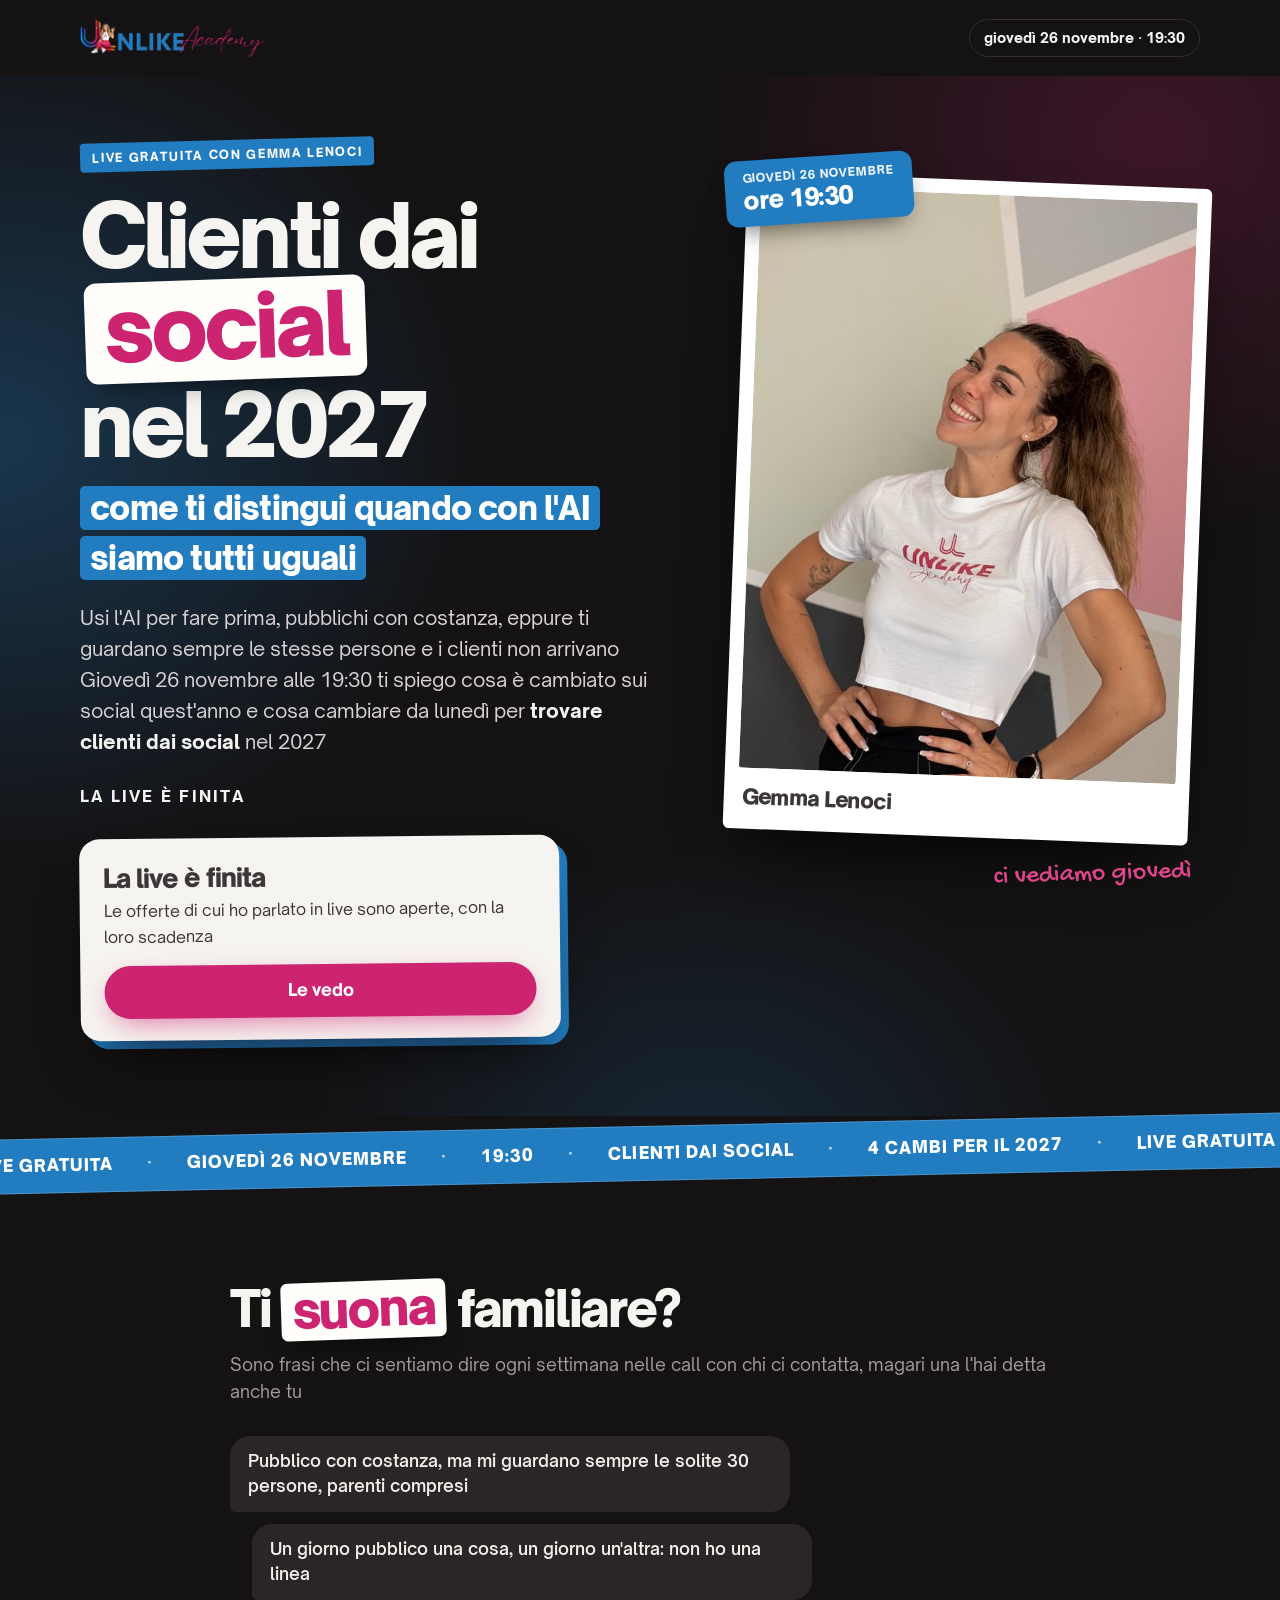
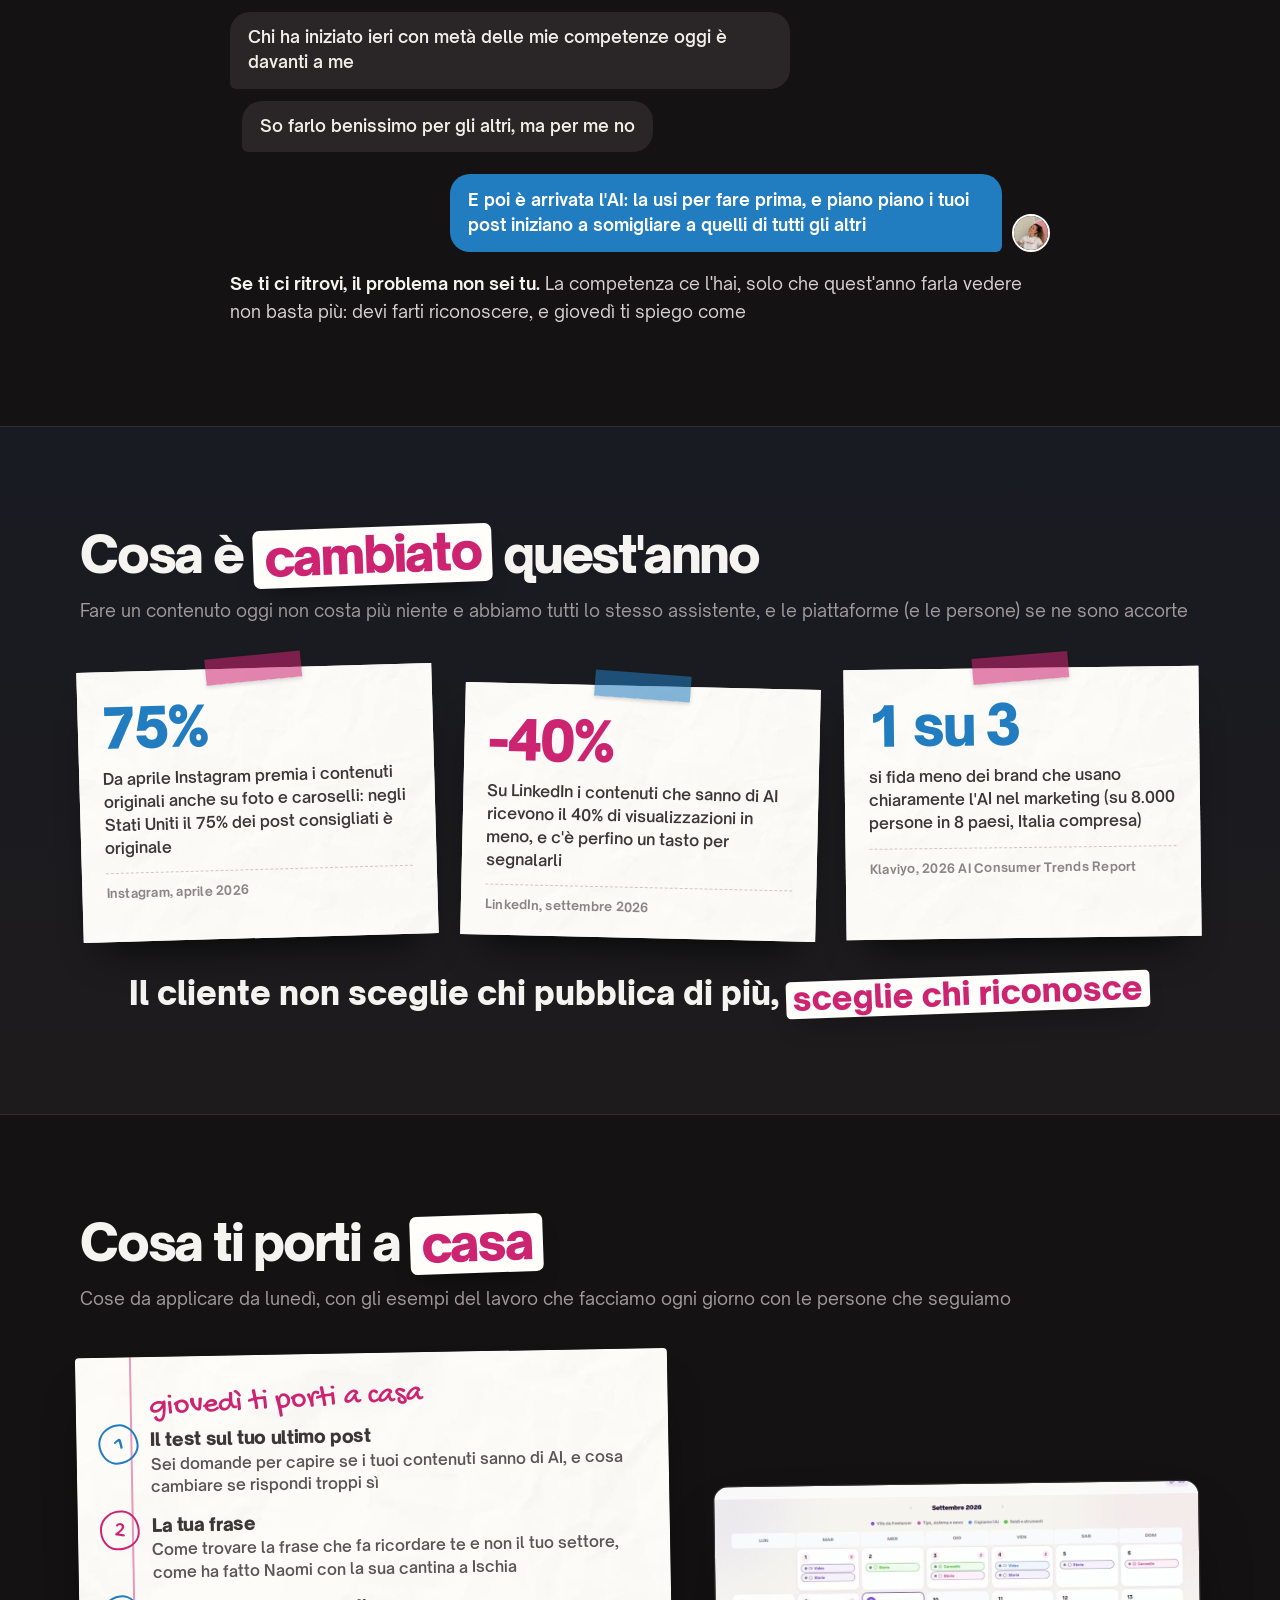
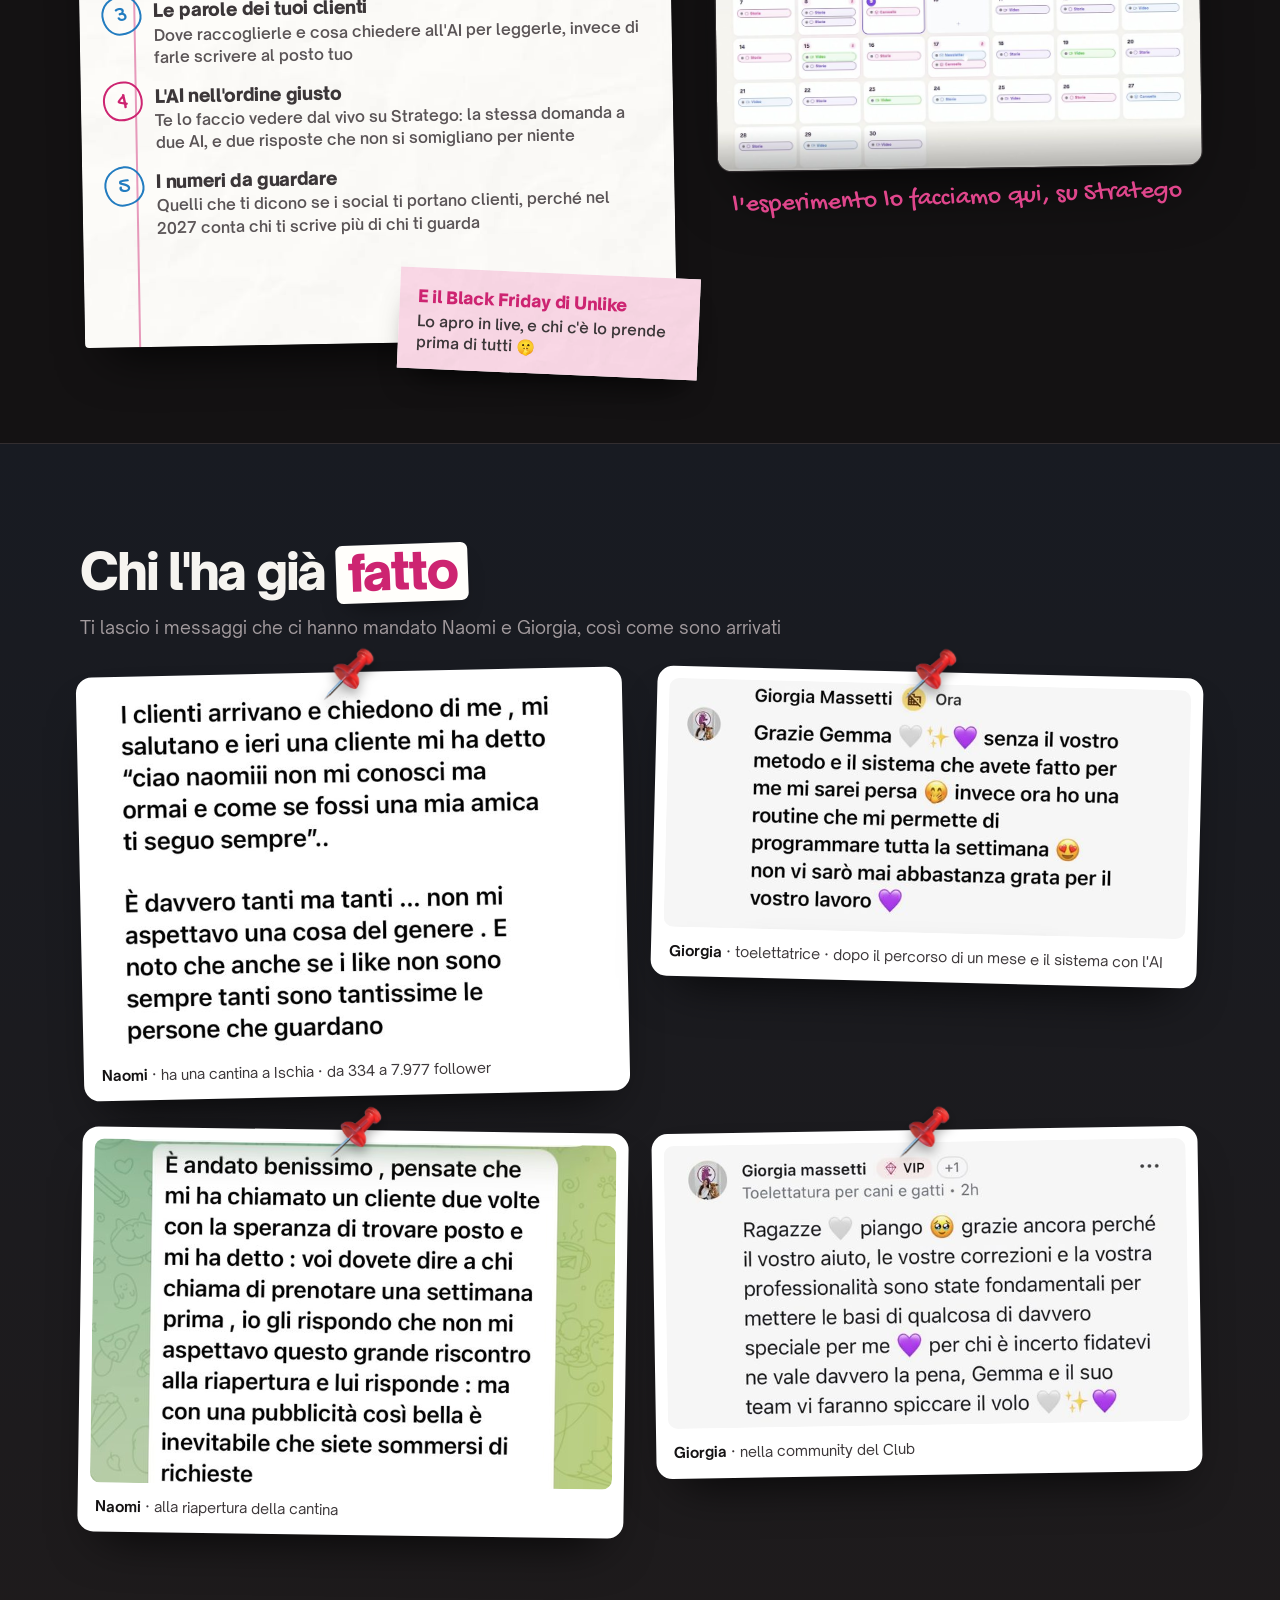
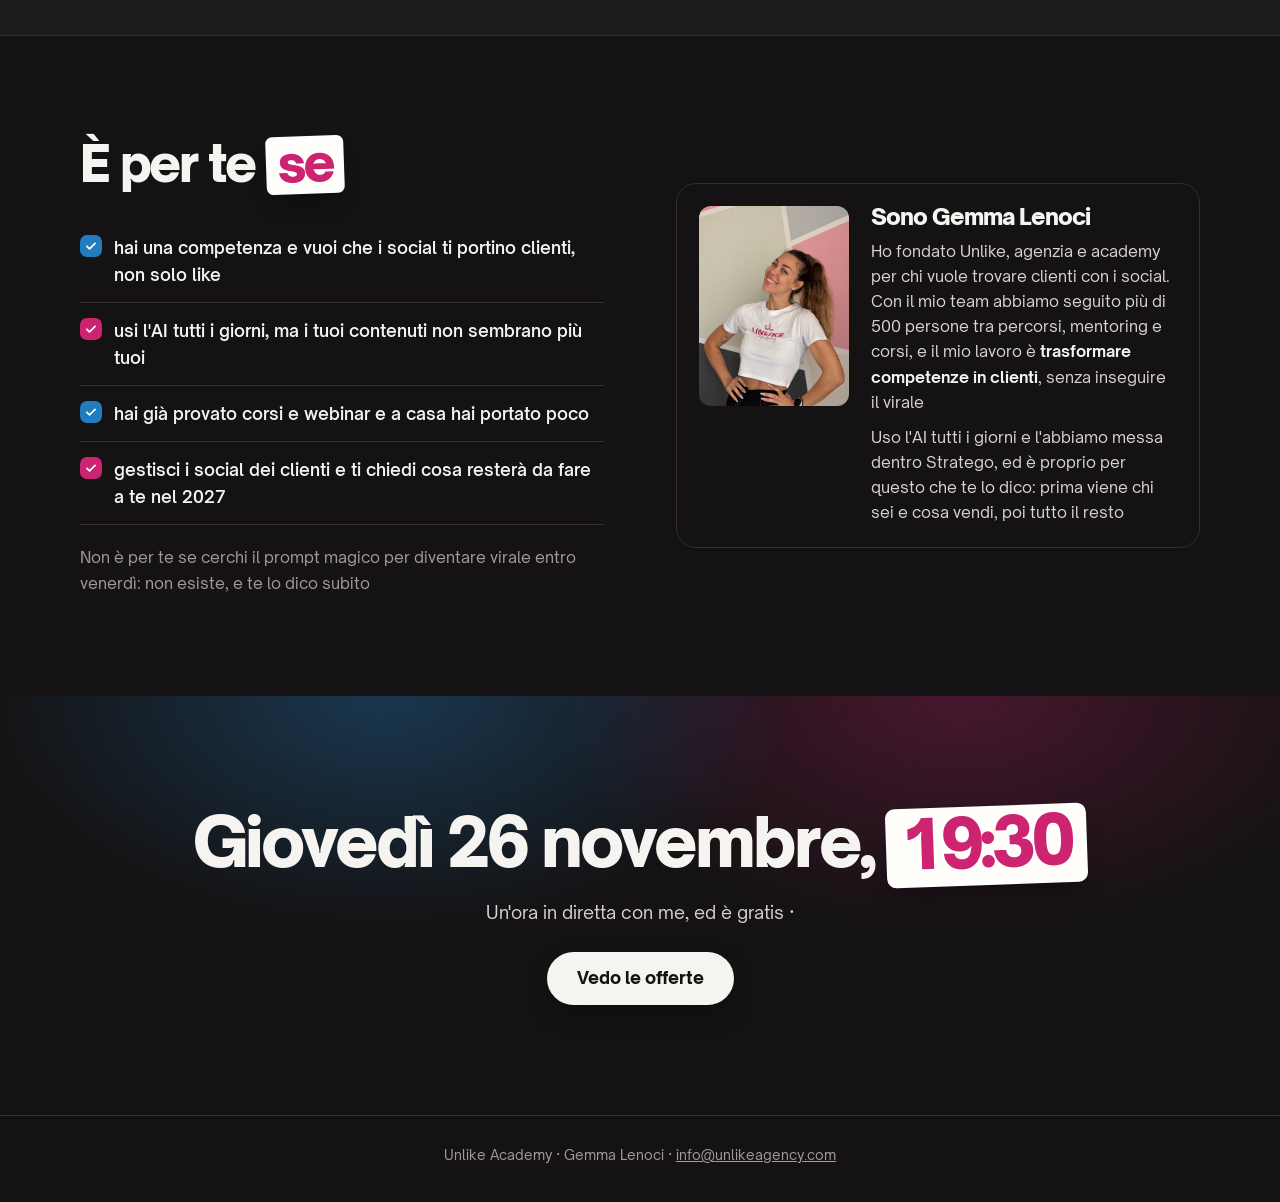
==== commit ab70c222: "Live: titolo nuovo «Clienti dai social nel 2027», Black Friday detto prima Co-Authored-By: Claude Op" ====
--- a/index.html
+++ b/index.html
@@ -3,10 +3,10 @@
 <head>
 <meta charset="utf-8">
 <meta name="viewport" content="width=device-width, initial-scale=1">
-<title>Tutti uguali con l'AI · live gratuita con Gemma Lenoci</title>
-<meta name="description" content="Live gratuita giovedì 26 novembre alle 19:30: cosa è cambiato sui social con l'AI e cosa cambiare da lunedì per farti scegliere nel 2027. Con Gemma Lenoci di Unlike">
+<title>Clienti dai social nel 2027 · live gratuita con Gemma Lenoci</title>
+<meta name="description" content="Live gratuita giovedì 26 novembre alle 19:30: come trovi clienti dai social distinguendoti quando con l'AI siamo tutti uguali, con gli unici strumenti che ti servono · alla fine il Black Friday di Unlike, prima a chi c'è · con Gemma Lenoci">
 <meta name="robots" content="noindex">
-<meta property="og:title" content="Tutti uguali con l'AI: come ti fai scegliere sui social nel 2027 · live gratuita giovedì 26 novembre alle 19:30">
+<meta property="og:title" content="Clienti dai social nel 2027: come ti distingui quando con l'AI siamo tutti uguali · live gratuita giovedì 26 novembre alle 19:30">
 <meta property="og:image" content="https://gemmalenoci-dotcom.github.io/black-friday/assets/img/og-live.jpg">
 <meta property="og:image:width" content="1200">
 <meta property="og:image:height" content="630">
@@ -29,9 +29,9 @@
   <div class="wrap hero-g">
     <div>
       <span class="eyebrow">Live gratuita con Gemma Lenoci</span>
-      <h1>Tutti uguali con l'<em>AI</em>?</h1>
-      <p class="riga2"><span>come ti fai scegliere sui social nel&nbsp;2027</span></p>
-      <p class="sub">Usi l'AI per fare prima, pubblichi con costanza, eppure ti guardano sempre le stesse persone e i clienti non arrivano<br>Giovedì 26 novembre alle 19:30 ti spiego cosa è cambiato sui social quest'anno e cosa cambiare da lunedì per farti <b>riconoscere e scegliere</b> nel 2027</p>
+      <h1>Clienti dai <em>social</em> nel&nbsp;2027</h1>
+      <p class="riga2"><span>come ti distingui quando con l'AI siamo tutti&nbsp;uguali</span></p>
+      <p class="sub">Usi l'AI per fare prima, pubblichi con costanza, eppure ti guardano sempre le stesse persone e i clienti non arrivano<br>Giovedì 26 novembre alle 19:30 ti spiego cosa è cambiato sui social quest'anno e cosa cambiare da lunedì per <b>trovare clienti dai social</b> nel 2027</p>
 
       <div class="cd" data-chiude="2026-11-26T19:30:00+01:00" data-fine="2026-11-26T20:30:00+01:00"
            data-label-durante="Mancano" data-label-dopo="Siamo in diretta adesso" data-label-fine="La live è finita">
@@ -47,25 +47,15 @@
       <div class="card-form" id="iscriviti">
         <div class="solo-prima">
           <h2>Iscriviti alla live</h2>
-          <form class="iscrizione" novalidate>
-            <label>Nome<input name="nome" autocomplete="given-name" placeholder="Come ti chiami"></label>
-            <label>Email<input name="email" type="email" autocomplete="email" placeholder="La mail dove ti mando il link"></label>
-            <label class="spunta"><input type="checkbox" name="consenso"> <span>Voglio ricevere le mail di Unlike sulla live e sui contenuti gratuiti, posso cancellarmi quando voglio</span></label>
-            <p class="errore" aria-live="polite"></p>
-            <button class="btn" type="submit">Iscriviti alla live</button>
-          </form>
-          <p class="micro">Ti mando il link per mail, e se non riesci a esserci ti arriva anche la registrazione</p>
-        </div>
-        <div class="grazie">
-          <h2>Sei dentro 🙌🏻</h2>
-          <p>Ti ho appena mandato il link per mail: se non lo vedi, dai un'occhiata anche in Promozioni</p>
-          <a class="btn btn-chiaro" target="_blank" rel="noopener" href="https://calendar.google.com/calendar/render?action=TEMPLATE&amp;text=Tutti%20uguali%20con%20l'AI%20%C2%B7%20live%20con%20Gemma&amp;dates=20261126T183000Z/20261126T193000Z&amp;details=Il%20link%20per%20entrare%20%C3%A8%20nella%20mail%20di%20conferma">Lo metto in calendario</a>
-          <p class="micro">Intanto pensa a una domanda sui tuoi social da farmi giovedì: l'ultima parte della live è tutta per quelle</p>
+          <p>La live è nel mio Club su Circle ed è gratis: entri con la tua mail, ti ritrovi nelle dirette e clicchi «Partecipa» sull'evento</p>
+          <a class="btn" data-iscrizione href="https://club.unlikeacademy.it/join?invitation_token=0cae4b4550d6a4b37e98966c6b3eac1f3a63b9a8-febb3674-5762-4d35-a1dd-a073cb41e20f">Iscriviti alla live</a>
+          <p class="micro">Un'ora prima ti arriva il promemoria con il link, e se non riesci a esserci ti arriva anche la registrazione, che resta online fino a domenica 29<br>Sei già nel Club? <a data-evento href="#">Vai dritto all'evento</a></p>
         </div>
         <div class="solo-durante">
           <h2>Siamo in diretta</h2>
           <p>Entra adesso, sei ancora in tempo</p>
           <a class="btn" data-evento href="#">Entro nella live</a>
+          <p class="micro">Non sei ancora nel Club? <a href="https://club.unlikeacademy.it/join?invitation_token=0cae4b4550d6a4b37e98966c6b3eac1f3a63b9a8-febb3674-5762-4d35-a1dd-a073cb41e20f">Entra gratis con la tua mail</a> e ti ritrovi nelle dirette</p>
         </div>
         <div class="solo-dopo">
           <h2>La live è finita</h2>
@@ -85,8 +75,8 @@
 </section>
 
 <div class="nastro" aria-hidden="true"><div>
-  <span>live gratuita</span><span>giovedì 26 novembre</span><span>19:30</span><span>tutti uguali con l'AI?</span><span>4 cambi per il 2027</span>
-  <span>live gratuita</span><span>giovedì 26 novembre</span><span>19:30</span><span>tutti uguali con l'AI?</span><span>4 cambi per il 2027</span>
+  <span>live gratuita</span><span>giovedì 26 novembre</span><span>19:30</span><span>clienti dai social</span><span>4 cambi per il 2027</span>
+  <span>live gratuita</span><span>giovedì 26 novembre</span><span>19:30</span><span>clienti dai social</span><span>4 cambi per il 2027</span>
 </div></div>
 
 <section class="sec">
@@ -131,7 +121,7 @@
           <li><b>L'AI nell'ordine giusto</b><span>Te lo faccio vedere dal vivo su Stratego: la stessa domanda a due AI, e due risposte che non si somigliano per niente</span></li>
           <li><b>I numeri da guardare</b><span>Quelli che ti dicono se i social ti portano clienti, perché nel 2027 conta chi ti scrive più di chi ti guarda</span></li>
         </ol>
-        <div class="postit"><b>E una cosa che faccio una volta l'anno</b><span>Durante l'anno no, giovedì sì: la scopre chi c'è 🤫</span></div>
+        <div class="postit"><b>E il Black Friday di Unlike</b><span>Lo apro in live, e chi c'è lo prende prima di tutti 🤫</span></div>
       </div>
       <figure class="schermo">
         <img src="assets/img/stratego-calendario.jpg" alt="Un piano editoriale su Stratego" width="1100" height="645" loading="lazy">
@@ -181,7 +171,7 @@
   <div class="wrap">
     <h2>Giovedì 26 novembre, <em>19:30</em></h2>
     <p>Un'ora in diretta con me, ed è gratis · <span class="cd-mini" data-chiude="2026-11-26T19:30:00+01:00"></span></p>
-    <a class="btn btn-chiaro solo-prima" href="#iscriviti">Iscriviti alla live</a>
+    <a class="btn btn-chiaro solo-prima" href="https://club.unlikeacademy.it/join?invitation_token=0cae4b4550d6a4b37e98966c6b3eac1f3a63b9a8-febb3674-5762-4d35-a1dd-a073cb41e20f">Iscriviti alla live</a>
     <a class="btn btn-chiaro solo-durante" data-evento href="#">Entro nella live</a>
     <a class="btn btn-chiaro solo-dopo" href="offerte.html">Vedo le offerte</a>
   </div>
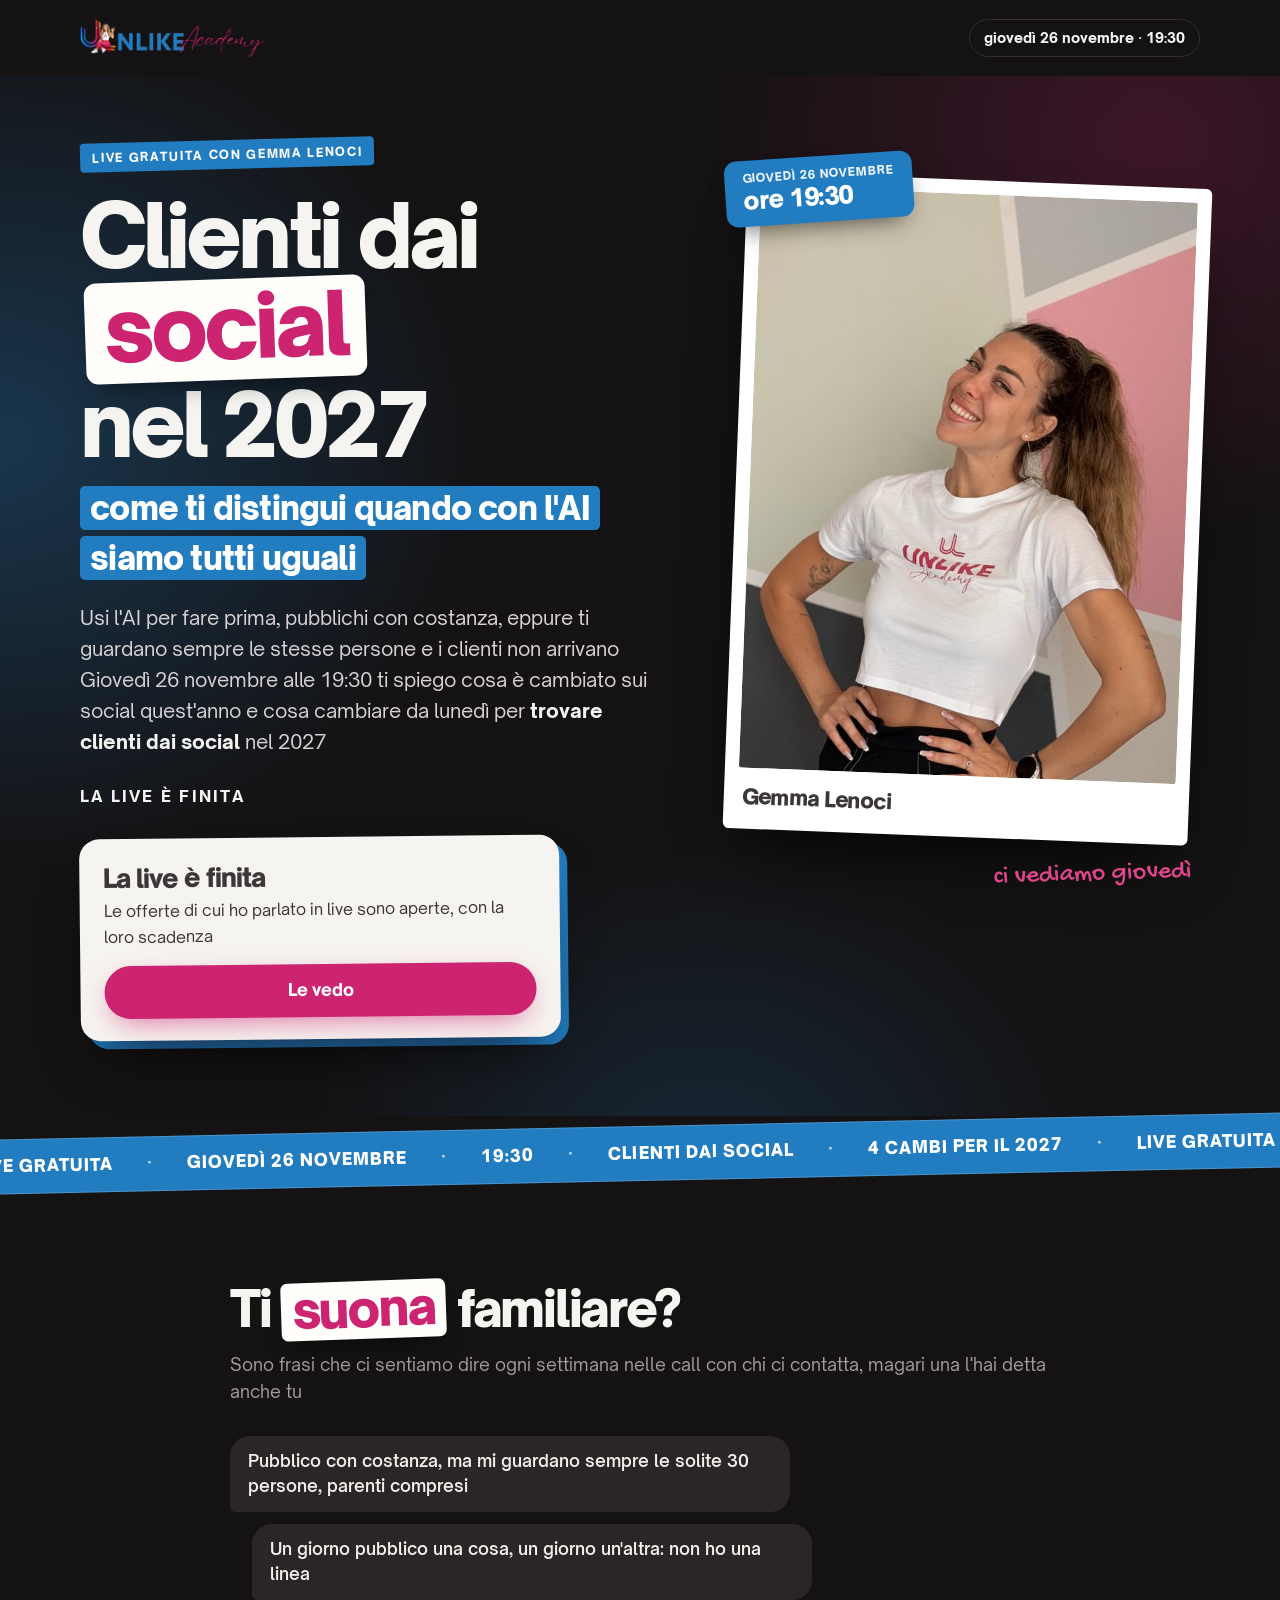
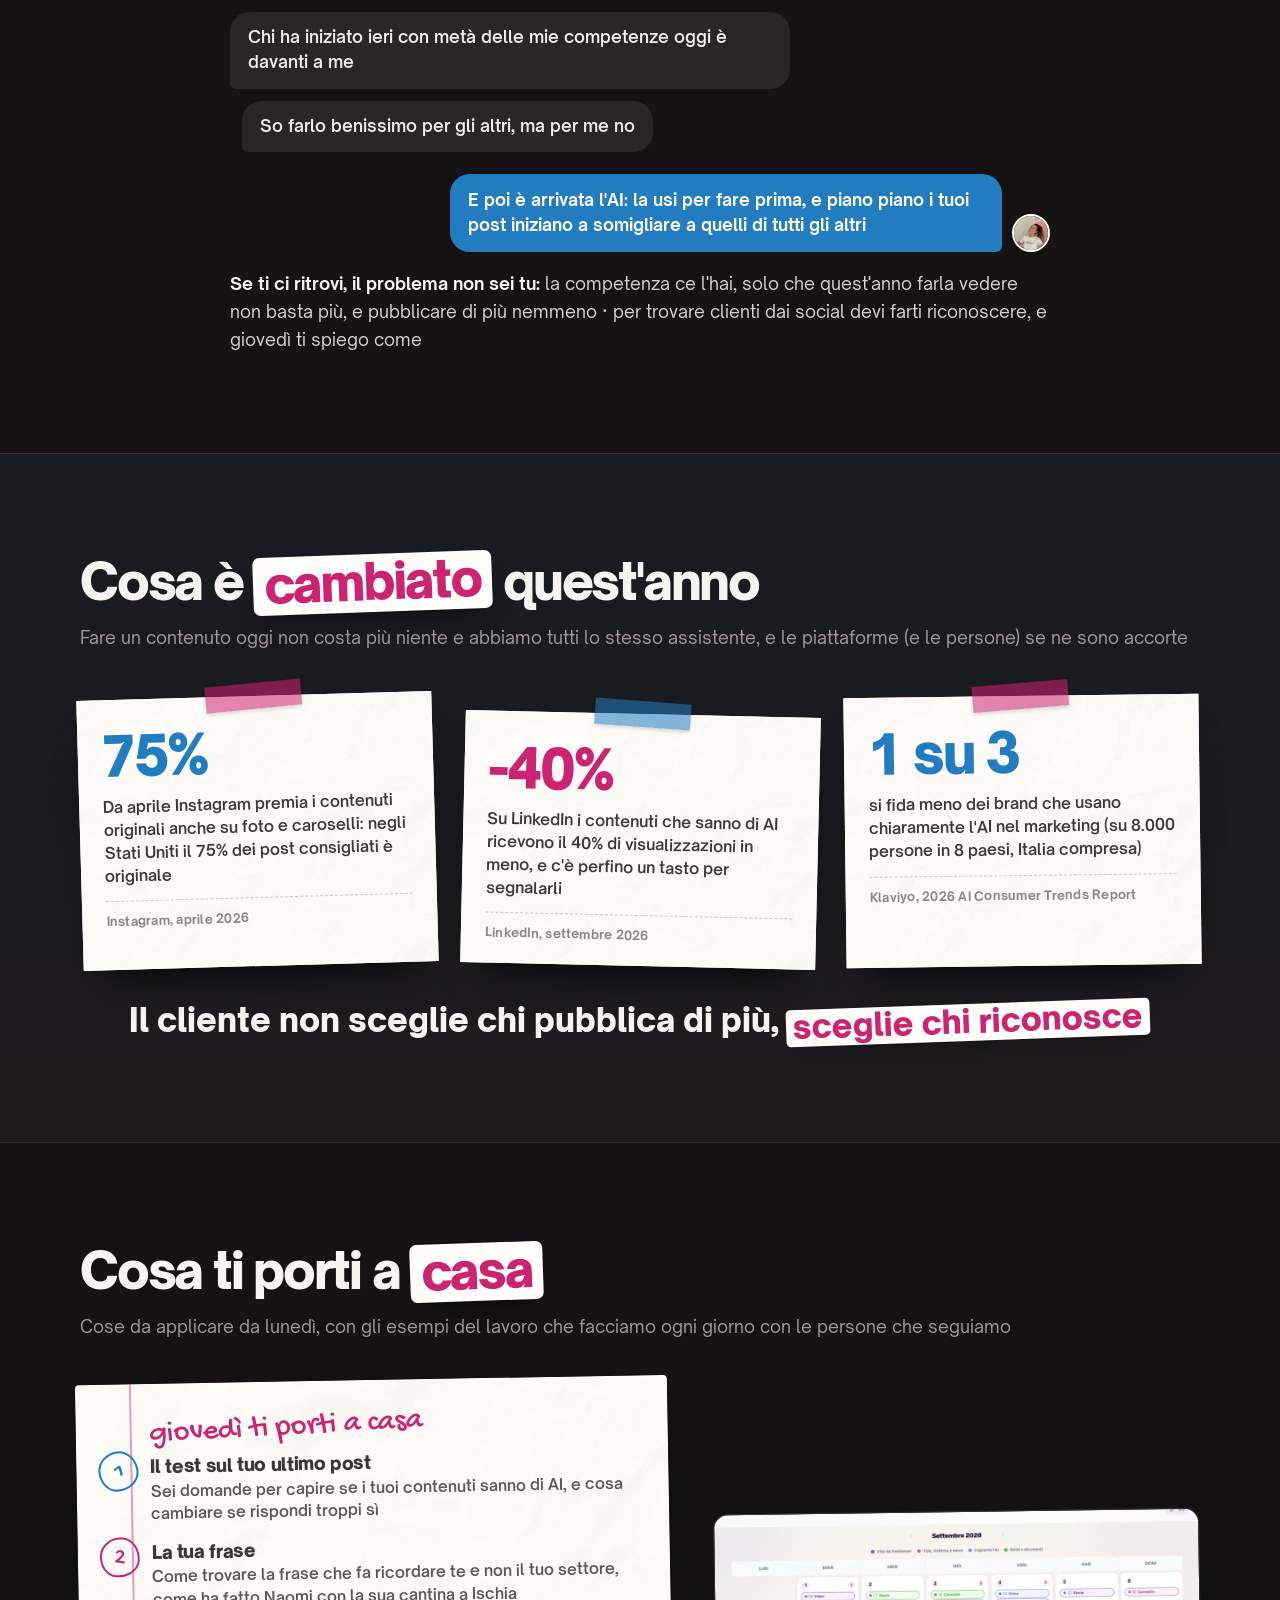
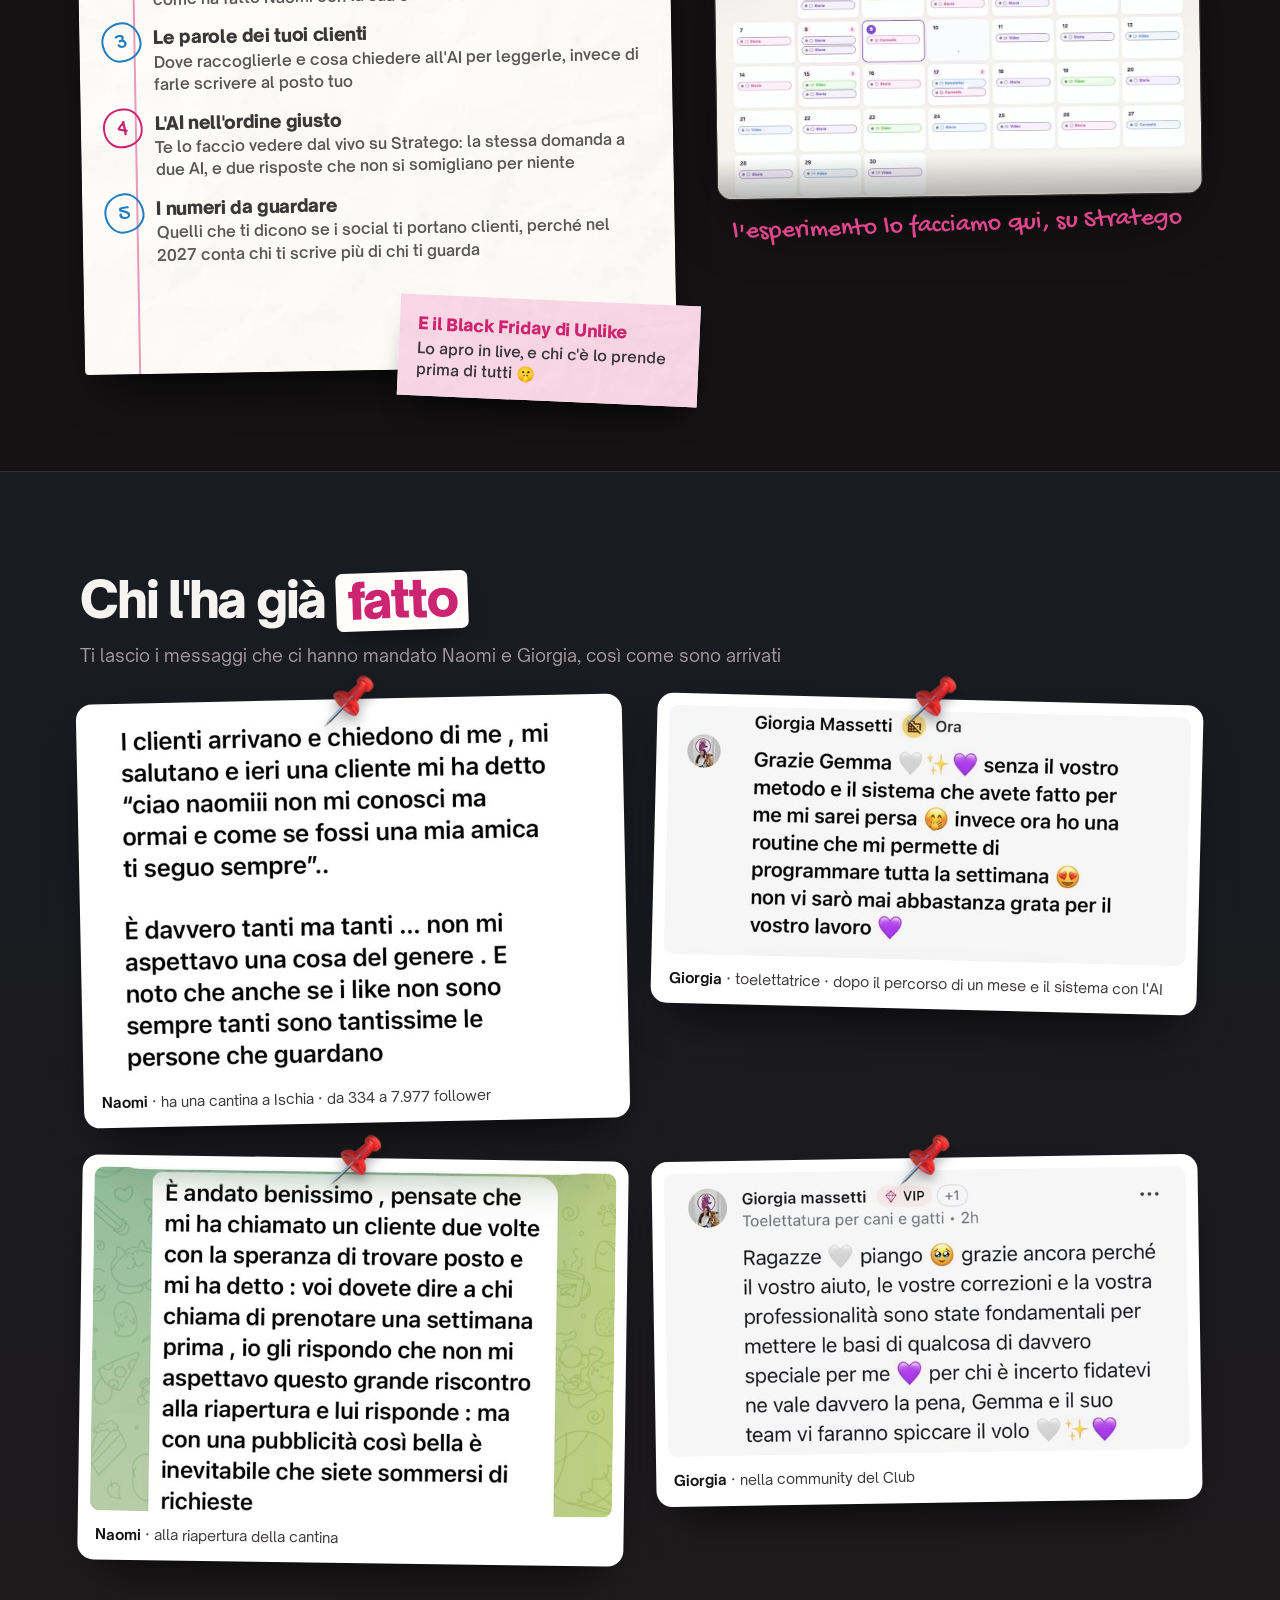
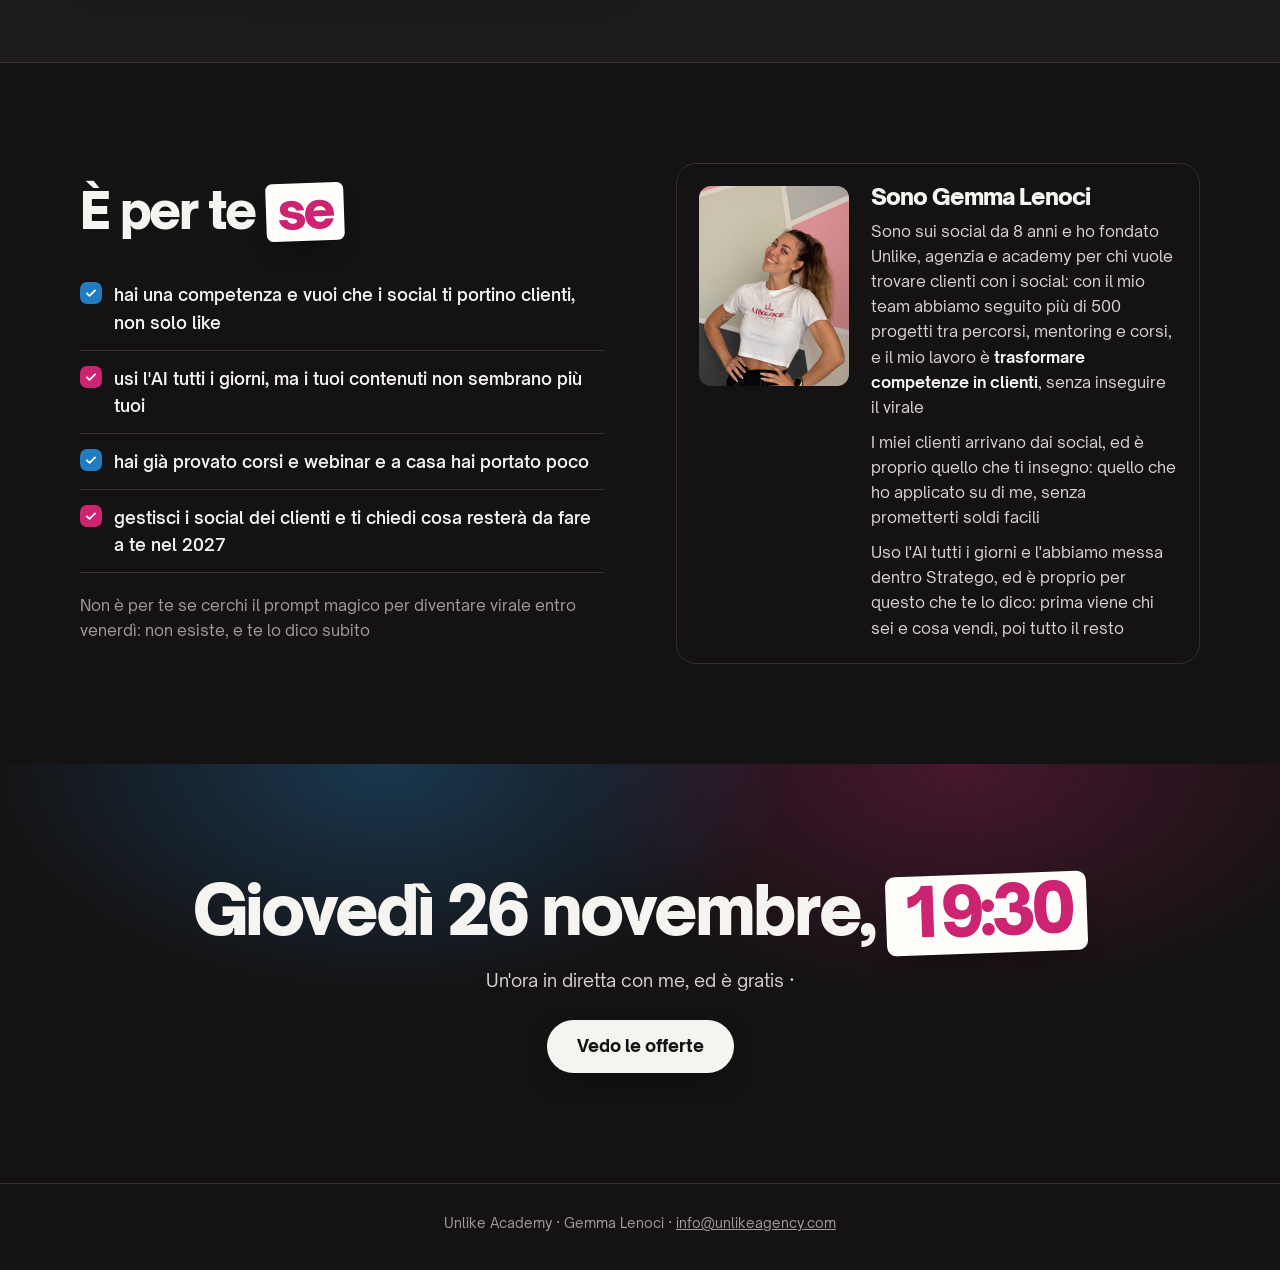
==== commit d736a39b: "Live: promessa clienti dai social, 8 anni e +500 progetti Co-Authored-By: Claude Opus 5.5 <noreply@a" ====
--- a/index.html
+++ b/index.html
@@ -90,7 +90,7 @@
       <p class="bolla">So farlo benissimo per gli altri, ma per me no</p>
       <div class="bolla-mia"><p>E poi è arrivata l'AI: la usi per fare prima, e piano piano i tuoi post iniziano a somigliare a quelli di tutti gli altri</p><img src="assets/img/gemma.jpg" alt="" width="600" height="800" loading="lazy"></div>
     </div>
-    <p class="dopo-lista"><b>Se ti ci ritrovi, il problema non sei tu.</b> La competenza ce l'hai, solo che quest'anno farla vedere non basta più: devi farti riconoscere, e giovedì ti spiego come</p>
+    <p class="dopo-lista"><b>Se ti ci ritrovi, il problema non sei tu:</b> la competenza ce l'hai, solo che quest'anno farla vedere non basta più, e pubblicare di più nemmeno · per trovare clienti dai social devi farti riconoscere, e giovedì ti spiego come</p>
   </div>
 </section>
 
@@ -160,7 +160,8 @@
       <img src="assets/img/gemma.jpg" alt="" width="600" height="800" loading="lazy">
       <div>
         <h3>Sono Gemma Lenoci</h3>
-        <p>Ho fondato Unlike, agenzia e academy per chi vuole trovare clienti con i social. Con il mio team abbiamo seguito più di 500 persone tra percorsi, mentoring e corsi, e il mio lavoro è <b>trasformare competenze in clienti</b>, senza inseguire il virale</p>
+        <p>Sono sui social da 8 anni e ho fondato Unlike, agenzia e academy per chi vuole trovare clienti con i social: con il mio team abbiamo seguito più di 500 progetti tra percorsi, mentoring e corsi, e il mio lavoro è <b>trasformare competenze in clienti</b>, senza inseguire il virale</p>
+        <p>I miei clienti arrivano dai social, ed è proprio quello che ti insegno: quello che ho applicato su di me, senza prometterti soldi facili</p>
         <p>Uso l'AI tutti i giorni e l'abbiamo messa dentro Stratego, ed è proprio per questo che te lo dico: prima viene chi sei e cosa vendi, poi tutto il resto</p>
       </div>
     </div>
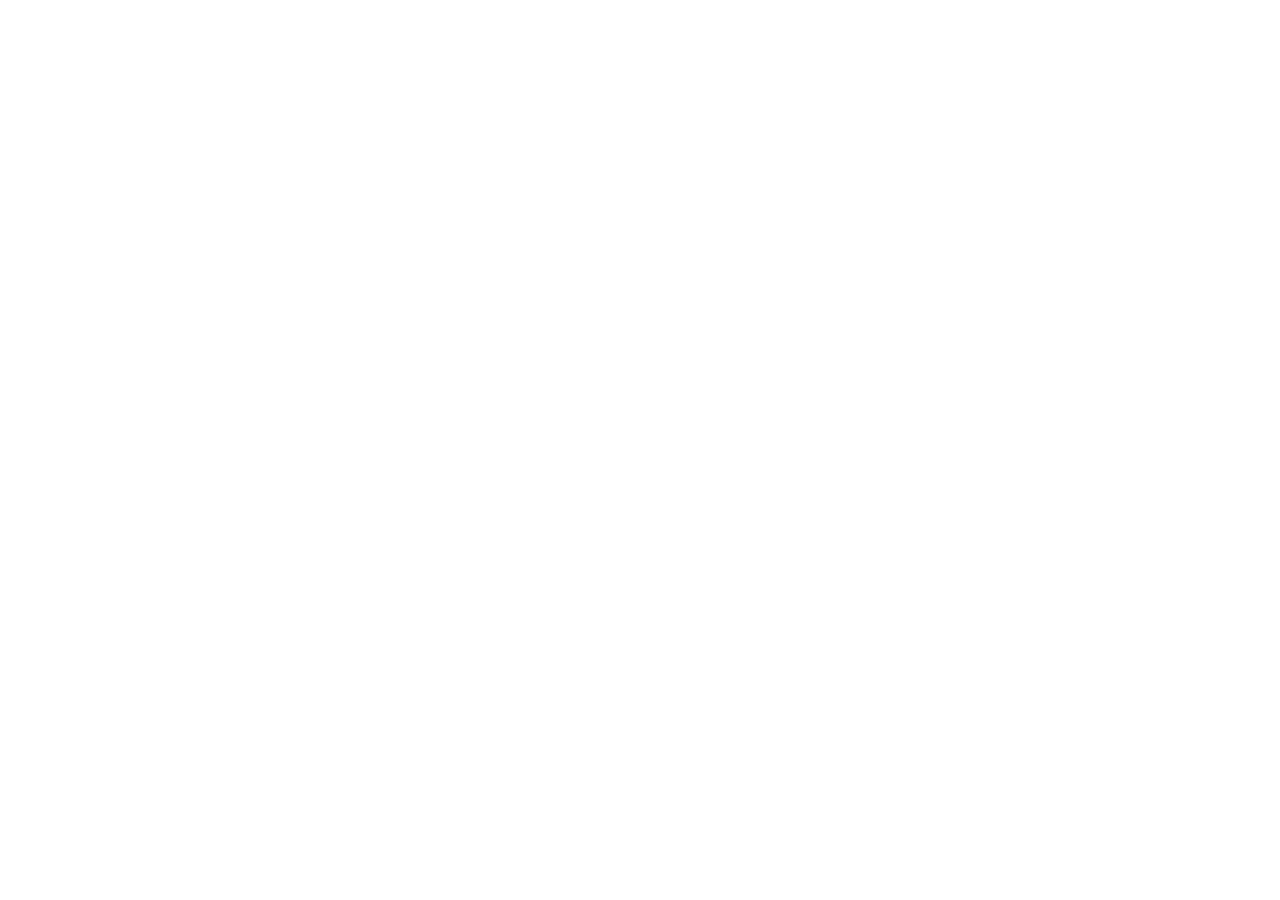
==== commit 2db940c3: "Pagine spostate su black.unlikeacademy.it (Hostinger): qui solo il rimando Co-Authored-By: Claude Op" ====
--- a/index.html
+++ b/index.html
@@ -1,186 +1,10 @@
 <!doctype html>
-<html lang="it">
-<head>
-<meta charset="utf-8">
-<meta name="viewport" content="width=device-width, initial-scale=1">
-<title>Clienti dai social nel 2027 · live gratuita con Gemma Lenoci</title>
-<meta name="description" content="Live gratuita giovedì 26 novembre alle 19:30: come trovi clienti dai social distinguendoti quando con l'AI siamo tutti uguali, con gli unici strumenti che ti servono · alla fine il Black Friday di Unlike, prima a chi c'è · con Gemma Lenoci">
+<html lang="it"><head><meta charset="utf-8">
+<title>La pagina si è spostata · Unlike</title>
 <meta name="robots" content="noindex">
-<meta property="og:title" content="Clienti dai social nel 2027: come ti distingui quando con l'AI siamo tutti uguali · live gratuita giovedì 26 novembre alle 19:30">
-<meta property="og:image" content="https://gemmalenoci-dotcom.github.io/black-friday/assets/img/og-live.jpg">
-<meta property="og:image:width" content="1200">
-<meta property="og:image:height" content="630">
-<meta name="twitter:card" content="summary_large_image">
-<meta property="og:description" content="Un'ora con Gemma Lenoci: cosa è cambiato sui social quest'anno e i 4 cambi da fare da lunedì per farti riconoscere dai clienti">
-<link rel="icon" href="assets/logo/favicon.png">
-<link rel="apple-touch-icon" href="assets/logo/apple-touch-icon.png">
-<link rel="stylesheet" href="assets/live.css">
-<!-- Pixel di Meta: da incollare qui quando c'è l'ID -->
-<script src="https://academy.unlikeacademy.it/traccia.js?v=1" defer data-risorsa="black"></script>
-</head>
-<body data-fase="prima">
-
-<header class="wrap hd">
-  <img src="assets/logo/logo.webp" alt="Unlike Academy" width="120" height="38">
-  <span class="hd-data"><span class="lungo">giovedì </span>26 novembre · 19:30</span>
-</header>
-
-<section class="hero">
-  <div class="wrap hero-g">
-    <div>
-      <span class="eyebrow">Live gratuita con Gemma Lenoci</span>
-      <h1>Clienti dai <em>social</em> nel&nbsp;2027</h1>
-      <p class="riga2"><span>come ti distingui quando con l'AI siamo tutti&nbsp;uguali</span></p>
-      <p class="sub">Usi l'AI per fare prima, pubblichi con costanza, eppure ti guardano sempre le stesse persone e i clienti non arrivano<br>Giovedì 26 novembre alle 19:30 ti spiego cosa è cambiato sui social quest'anno e cosa cambiare da lunedì per <b>trovare clienti dai social</b> nel 2027</p>
-
-      <div class="cd" data-chiude="2026-11-26T19:30:00+01:00" data-fine="2026-11-26T20:30:00+01:00"
-           data-label-durante="Mancano" data-label-dopo="Siamo in diretta adesso" data-label-fine="La live è finita">
-        <div class="cd-label">Mancano</div>
-        <div class="cd-t">
-          <div><b data-k="d">00</b><span>giorni</span></div>
-          <div><b data-k="h">00</b><span>ore</span></div>
-          <div><b data-k="m">00</b><span>minuti</span></div>
-          <div><b data-k="s">00</b><span>secondi</span></div>
-        </div>
-      </div>
-
-      <div class="card-form" id="iscriviti">
-        <div class="solo-prima">
-          <h2>Iscriviti alla live</h2>
-          <p>La live è nel mio Club su Circle ed è gratis: entri con la tua mail, ti ritrovi nelle dirette e clicchi «Partecipa» sull'evento</p>
-          <a class="btn" data-iscrizione href="https://club.unlikeacademy.it/join?invitation_token=0cae4b4550d6a4b37e98966c6b3eac1f3a63b9a8-febb3674-5762-4d35-a1dd-a073cb41e20f">Iscriviti alla live</a>
-          <p class="micro">Un'ora prima ti arriva il promemoria con il link, e se non riesci a esserci ti arriva anche la registrazione, che resta online fino a domenica 29<br>Sei già nel Club? <a data-evento href="#">Vai dritto all'evento</a></p>
-        </div>
-        <div class="solo-durante">
-          <h2>Siamo in diretta</h2>
-          <p>Entra adesso, sei ancora in tempo</p>
-          <a class="btn" data-evento href="#">Entro nella live</a>
-          <p class="micro">Non sei ancora nel Club? <a href="https://club.unlikeacademy.it/join?invitation_token=0cae4b4550d6a4b37e98966c6b3eac1f3a63b9a8-febb3674-5762-4d35-a1dd-a073cb41e20f">Entra gratis con la tua mail</a> e ti ritrovi nelle dirette</p>
-        </div>
-        <div class="solo-dopo">
-          <h2>La live è finita</h2>
-          <p>Le offerte di cui ho parlato in live sono aperte, con la loro scadenza</p>
-          <a class="btn" href="offerte.html">Le vedo</a>
-        </div>
-      </div>
-    </div>
-
-    <figure class="polaroid">
-      <img src="assets/img/gemma.jpg" alt="Gemma Lenoci con la maglietta di Unlike Academy" width="600" height="800">
-      <figcaption>Gemma Lenoci</figcaption>
-      <span class="adesivo"><small>giovedì 26 novembre</small>ore 19:30</span>
-      <span class="mano">ci vediamo giovedì</span>
-    </figure>
-  </div>
-</section>
-
-<div class="nastro" aria-hidden="true"><div>
-  <span>live gratuita</span><span>giovedì 26 novembre</span><span>19:30</span><span>clienti dai social</span><span>4 cambi per il 2027</span>
-  <span>live gratuita</span><span>giovedì 26 novembre</span><span>19:30</span><span>clienti dai social</span><span>4 cambi per il 2027</span>
-</div></div>
-
-<section class="sec">
-  <div class="wrap stretto">
-    <h2>Ti <em>suona</em> familiare?</h2>
-    <p class="lead">Sono frasi che ci sentiamo dire ogni settimana nelle call con chi ci contatta, magari una l'hai detta anche tu</p>
-    <div class="chat">
-      <p class="bolla">Pubblico con costanza, ma mi guardano sempre le solite 30 persone, parenti compresi</p>
-      <p class="bolla">Un giorno pubblico una cosa, un giorno un'altra: non ho una linea</p>
-      <p class="bolla">Chi ha iniziato ieri con metà delle mie competenze oggi è davanti a me</p>
-      <p class="bolla">So farlo benissimo per gli altri, ma per me no</p>
-      <div class="bolla-mia"><p>E poi è arrivata l'AI: la usi per fare prima, e piano piano i tuoi post iniziano a somigliare a quelli di tutti gli altri</p><img src="assets/img/gemma.jpg" alt="" width="600" height="800" loading="lazy"></div>
-    </div>
-    <p class="dopo-lista"><b>Se ti ci ritrovi, il problema non sei tu:</b> la competenza ce l'hai, solo che quest'anno farla vedere non basta più, e pubblicare di più nemmeno · per trovare clienti dai social devi farti riconoscere, e giovedì ti spiego come</p>
-  </div>
-</section>
-
-<section class="sec alt">
-  <div class="wrap">
-    <h2>Cosa è <em>cambiato</em> quest'anno</h2>
-    <p class="lead">Fare un contenuto oggi non costa più niente e abbiamo tutti lo stesso assistente, e le piattaforme (e le persone) se ne sono accorte</p>
-    <div class="ritagli">
-      <figure class="ritaglio"><i class="scotch"></i><b>75%</b><p>Da aprile Instagram premia i contenuti originali anche su foto e caroselli: negli Stati Uniti il 75% dei post consigliati è originale</p><figcaption>Instagram, aprile 2026</figcaption></figure>
-      <figure class="ritaglio"><i class="scotch"></i><b>-40%</b><p>Su LinkedIn i contenuti che sanno di AI ricevono il 40% di visualizzazioni in meno, e c'è perfino un tasto per segnalarli</p><figcaption>LinkedIn, settembre 2026</figcaption></figure>
-      <figure class="ritaglio"><i class="scotch"></i><b>1 su 3</b><p>si fida meno dei brand che usano chiaramente l'AI nel marketing (su 8.000 persone in 8 paesi, Italia compresa)</p><figcaption>Klaviyo, 2026 AI Consumer Trends Report</figcaption></figure>
-    </div>
-    <p class="tesi">Il cliente non sceglie chi pubblica di più, <em>sceglie chi riconosce</em></p>
-  </div>
-</section>
-
-<section class="sec">
-  <div class="wrap">
-    <h2>Cosa ti porti a <em>casa</em></h2>
-    <p class="lead">Cose da applicare da lunedì, con gli esempi del lavoro che facciamo ogni giorno con le persone che seguiamo</p>
-    <div class="casa">
-      <div class="quaderno">
-        <p class="mano">giovedì ti porti a casa</p>
-        <ol>
-          <li><b>Il test sul tuo ultimo post</b><span>Sei domande per capire se i tuoi contenuti sanno di AI, e cosa cambiare se rispondi troppi sì</span></li>
-          <li><b>La tua frase</b><span>Come trovare la frase che fa ricordare te e non il tuo settore, come ha fatto Naomi con la sua cantina a Ischia</span></li>
-          <li><b>Le parole dei tuoi clienti</b><span>Dove raccoglierle e cosa chiedere all'AI per leggerle, invece di farle scrivere al posto tuo</span></li>
-          <li><b>L'AI nell'ordine giusto</b><span>Te lo faccio vedere dal vivo su Stratego: la stessa domanda a due AI, e due risposte che non si somigliano per niente</span></li>
-          <li><b>I numeri da guardare</b><span>Quelli che ti dicono se i social ti portano clienti, perché nel 2027 conta chi ti scrive più di chi ti guarda</span></li>
-        </ol>
-        <div class="postit"><b>E il Black Friday di Unlike</b><span>Lo apro in live, e chi c'è lo prende prima di tutti 🤫</span></div>
-      </div>
-      <figure class="schermo">
-        <img src="assets/img/stratego-calendario.jpg" alt="Un piano editoriale su Stratego" width="1100" height="645" loading="lazy">
-        <figcaption class="mano">l'esperimento lo facciamo qui, su Stratego</figcaption>
-      </figure>
-    </div>
-  </div>
-</section>
-
-<section class="sec alt">
-  <div class="wrap">
-    <h2>Chi l'ha già <em>fatto</em></h2>
-    <p class="lead">Ti lascio i messaggi che ci hanno mandato Naomi e Giorgia, così come sono arrivati</p>
-    <div class="bacheca">
-      <figure class="msg"><img class="puntina" src="assets/img/emoji-pushpin.png" alt="" width="56" height="56"><img src="assets/img/msg-naomi-amica.jpg" alt="Messaggio di Naomi: i clienti arrivano e chiedono di me, una cliente mi ha detto non mi conosci ma ormai è come se fossi una mia amica" width="720" height="501" loading="lazy"><figcaption><b>Naomi</b> · ha una cantina a Ischia · da 334 a 7.977 follower</figcaption></figure>
-      <figure class="msg"><img class="puntina" src="assets/img/emoji-pushpin.png" alt="" width="56" height="56"><img src="assets/img/msg-giorgia-sistema.jpg" alt="Messaggio di Giorgia: senza il vostro metodo e il sistema che avete fatto per me mi sarei persa, invece ora ho una routine che mi permette di programmare tutta la settimana" width="720" height="344" loading="lazy"><figcaption><b>Giorgia</b> · toelettatrice · dopo il percorso di un mese e il sistema con l'AI</figcaption></figure>
-      <figure class="msg"><img class="puntina" src="assets/img/emoji-pushpin.png" alt="" width="56" height="56"><img src="assets/img/msg-naomi-cliente.jpg" alt="Messaggio di Naomi: un cliente mi ha detto che con una pubblicità così bella è inevitabile che siete sommersi di richieste" width="720" height="474" loading="lazy"><figcaption><b>Naomi</b> · alla riapertura della cantina</figcaption></figure>
-      <figure class="msg"><img class="puntina" src="assets/img/emoji-pushpin.png" alt="" width="56" height="56"><img src="assets/img/msg-giorgia-fidatevi.jpg" alt="Commento di Giorgia nel Club: per chi è incerto fidatevi, ne vale davvero la pena" width="720" height="391" loading="lazy"><figcaption><b>Giorgia</b> · nella community del Club</figcaption></figure>
-    </div>
-  </div>
-</section>
-
-<section class="sec">
-  <div class="wrap per-chi">
-    <div>
-      <h2>È per te <em>se</em></h2>
-      <ul class="lista spunte">
-        <li>hai una competenza e vuoi che i social ti portino clienti, non solo like</li>
-        <li>usi l'AI tutti i giorni, ma i tuoi contenuti non sembrano più tuoi</li>
-        <li>hai già provato corsi e webinar e a casa hai portato poco</li>
-        <li>gestisci i social dei clienti e ti chiedi cosa resterà da fare a te nel 2027</li>
-      </ul>
-      <p class="no">Non è per te se cerchi il prompt magico per diventare virale entro venerdì: non esiste, e te lo dico subito</p>
-    </div>
-    <div class="chi">
-      <img src="assets/img/gemma.jpg" alt="" width="600" height="800" loading="lazy">
-      <div>
-        <h3>Sono Gemma Lenoci</h3>
-        <p>Sono sui social da 8 anni e ho fondato Unlike, agenzia e academy per chi vuole trovare clienti con i social: con il mio team abbiamo seguito più di 500 progetti tra percorsi, mentoring e corsi, e il mio lavoro è <b>trasformare competenze in clienti</b>, senza inseguire il virale</p>
-        <p>I miei clienti arrivano dai social, ed è proprio quello che ti insegno: quello che ho applicato su di me, senza prometterti soldi facili</p>
-        <p>Uso l'AI tutti i giorni e l'abbiamo messa dentro Stratego, ed è proprio per questo che te lo dico: prima viene chi sei e cosa vendi, poi tutto il resto</p>
-      </div>
-    </div>
-  </div>
-</section>
-
-<section class="finale">
-  <div class="wrap">
-    <h2>Giovedì 26 novembre, <em>19:30</em></h2>
-    <p>Un'ora in diretta con me, ed è gratis · <span class="cd-mini" data-chiude="2026-11-26T19:30:00+01:00"></span></p>
-    <a class="btn btn-chiaro solo-prima" href="https://club.unlikeacademy.it/join?invitation_token=0cae4b4550d6a4b37e98966c6b3eac1f3a63b9a8-febb3674-5762-4d35-a1dd-a073cb41e20f">Iscriviti alla live</a>
-    <a class="btn btn-chiaro solo-durante" data-evento href="#">Entro nella live</a>
-    <a class="btn btn-chiaro solo-dopo" href="offerte.html">Vedo le offerte</a>
-  </div>
-</section>
-
-<footer class="ft">Unlike Academy · Gemma Lenoci · <a href="mailto:info@unlikeagency.com">info@unlikeagency.com</a></footer>
-
-<script src="assets/countdown.js" defer></script>
-<script src="assets/live.js" defer></script>
-</body>
-</html>
+<link rel="canonical" href="https://black.unlikeacademy.it/">
+<meta http-equiv="refresh" content="0; url=https://black.unlikeacademy.it/">
+<script>location.replace("https://black.unlikeacademy.it/"+location.search+location.hash);</script>
+</head><body style="font-family:sans-serif;padding:40px">
+<p>La pagina si è spostata qui: <a href="https://black.unlikeacademy.it/">https://black.unlikeacademy.it/</a></p>
+</body></html>
